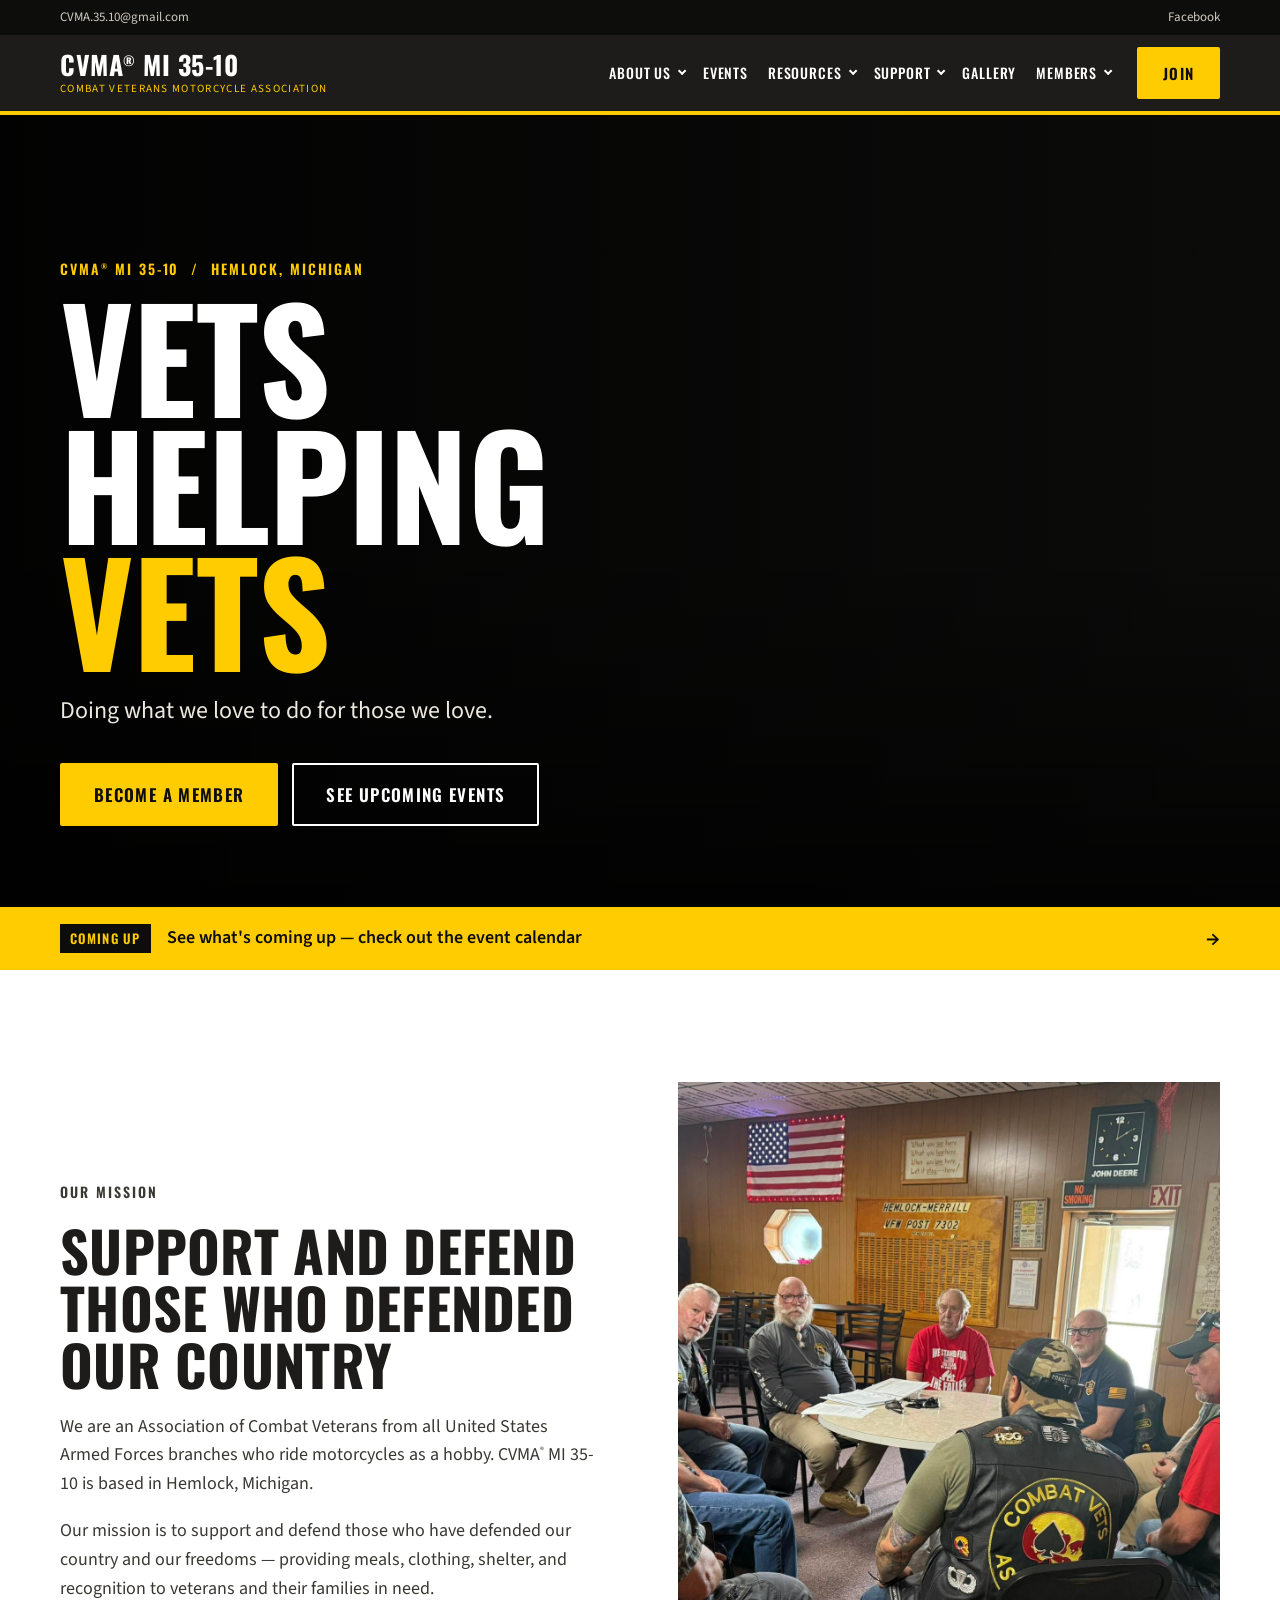
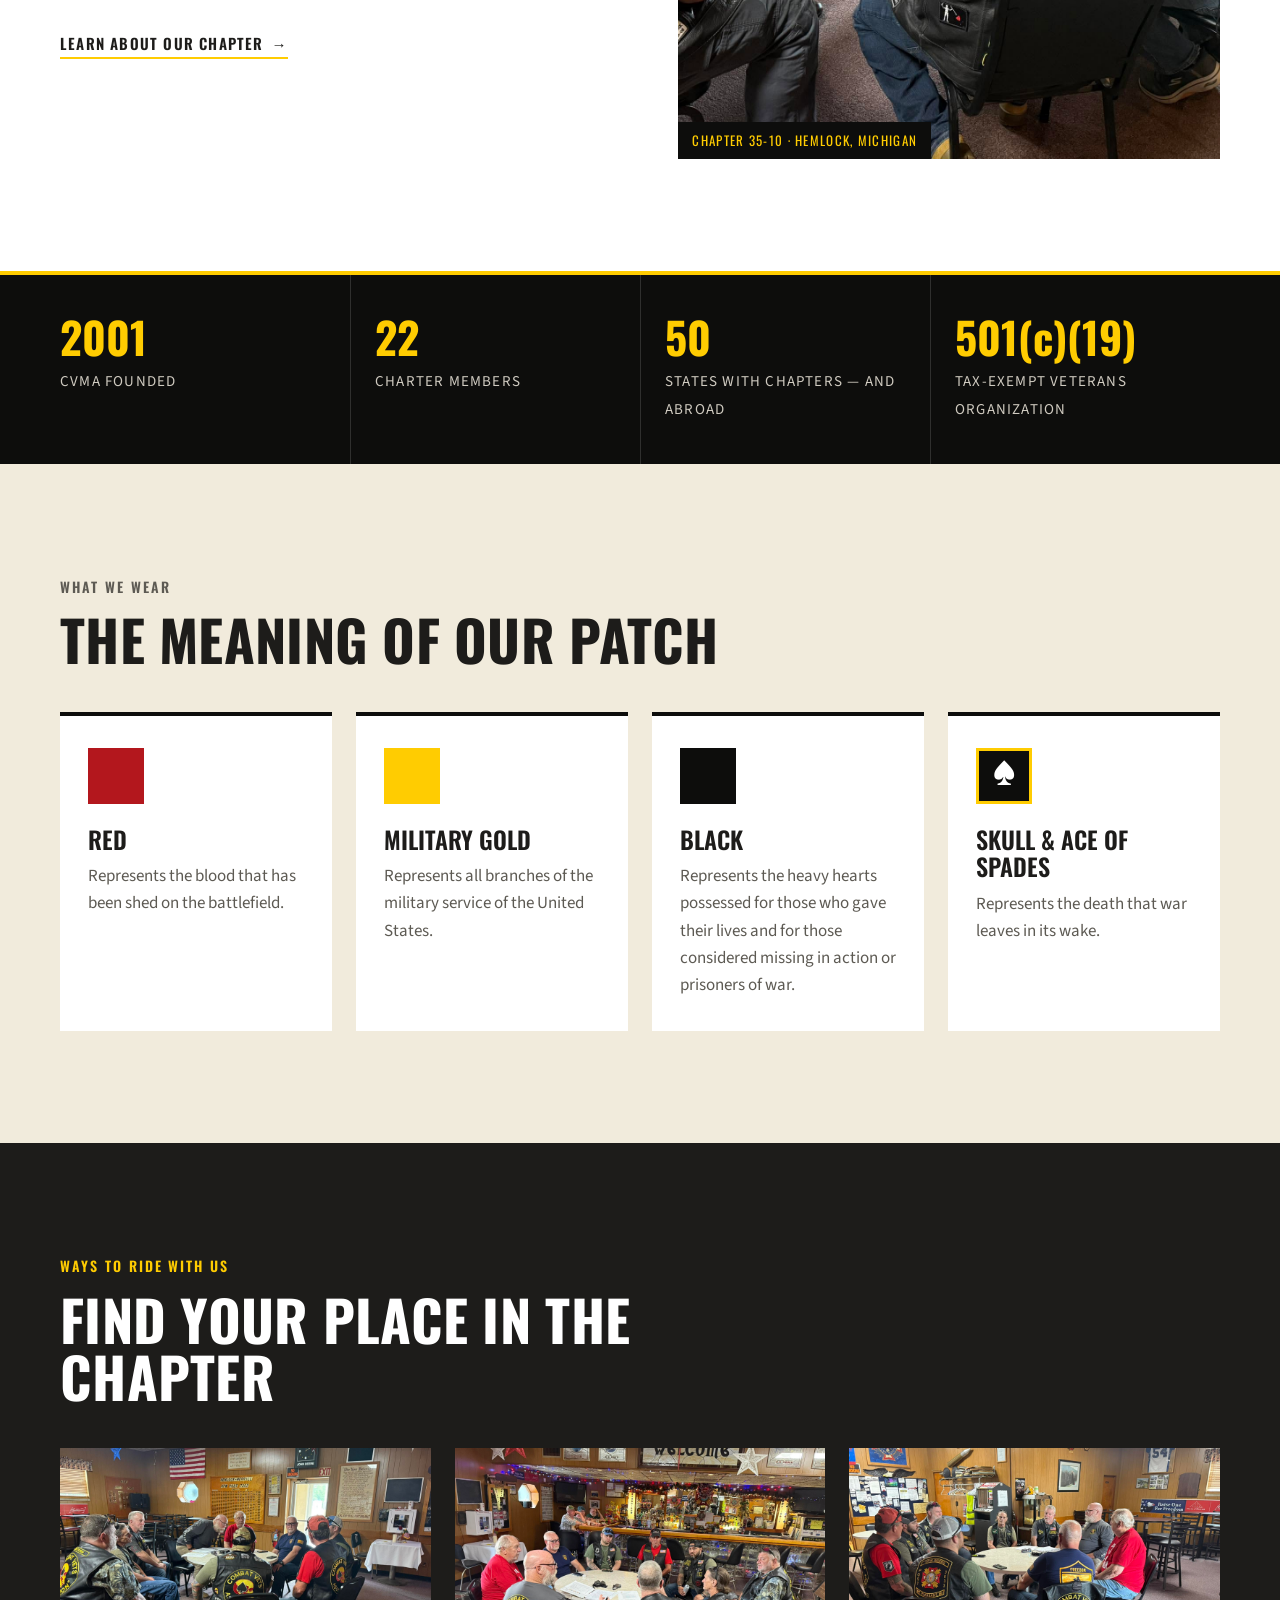
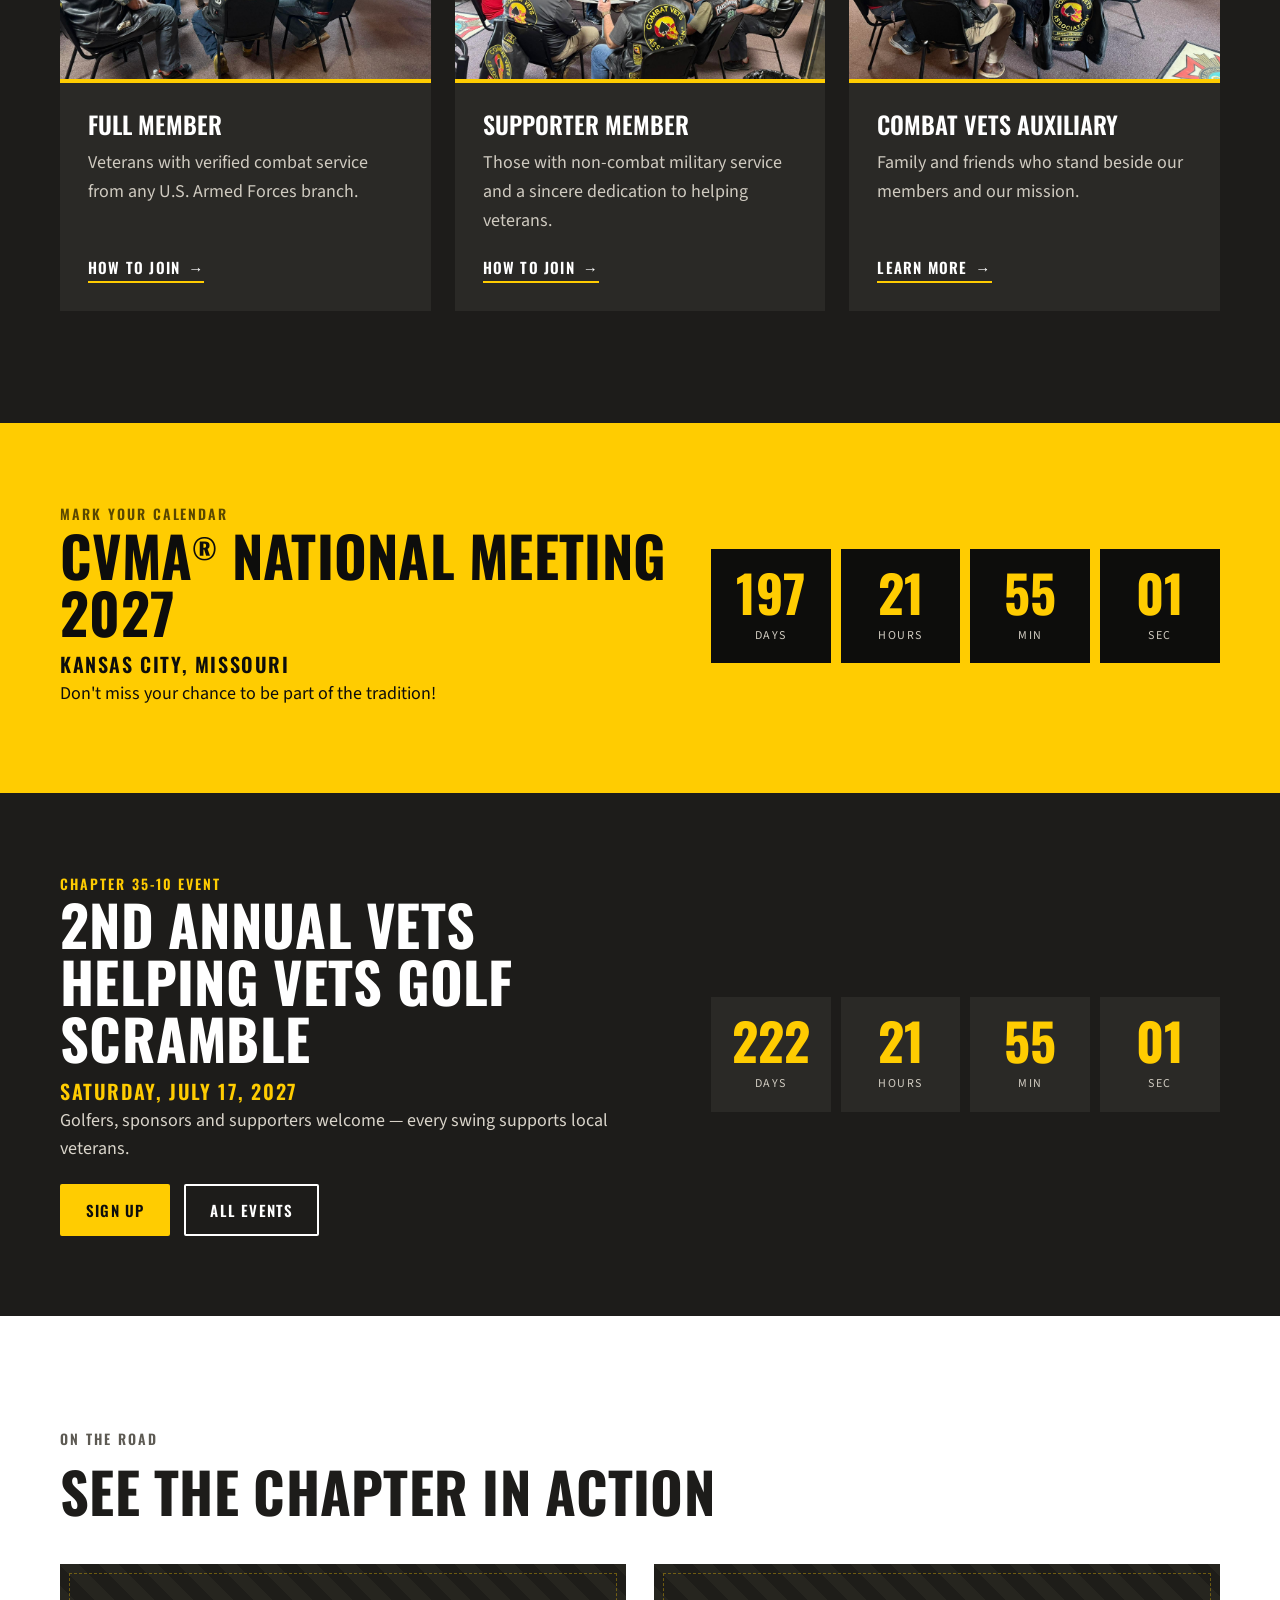
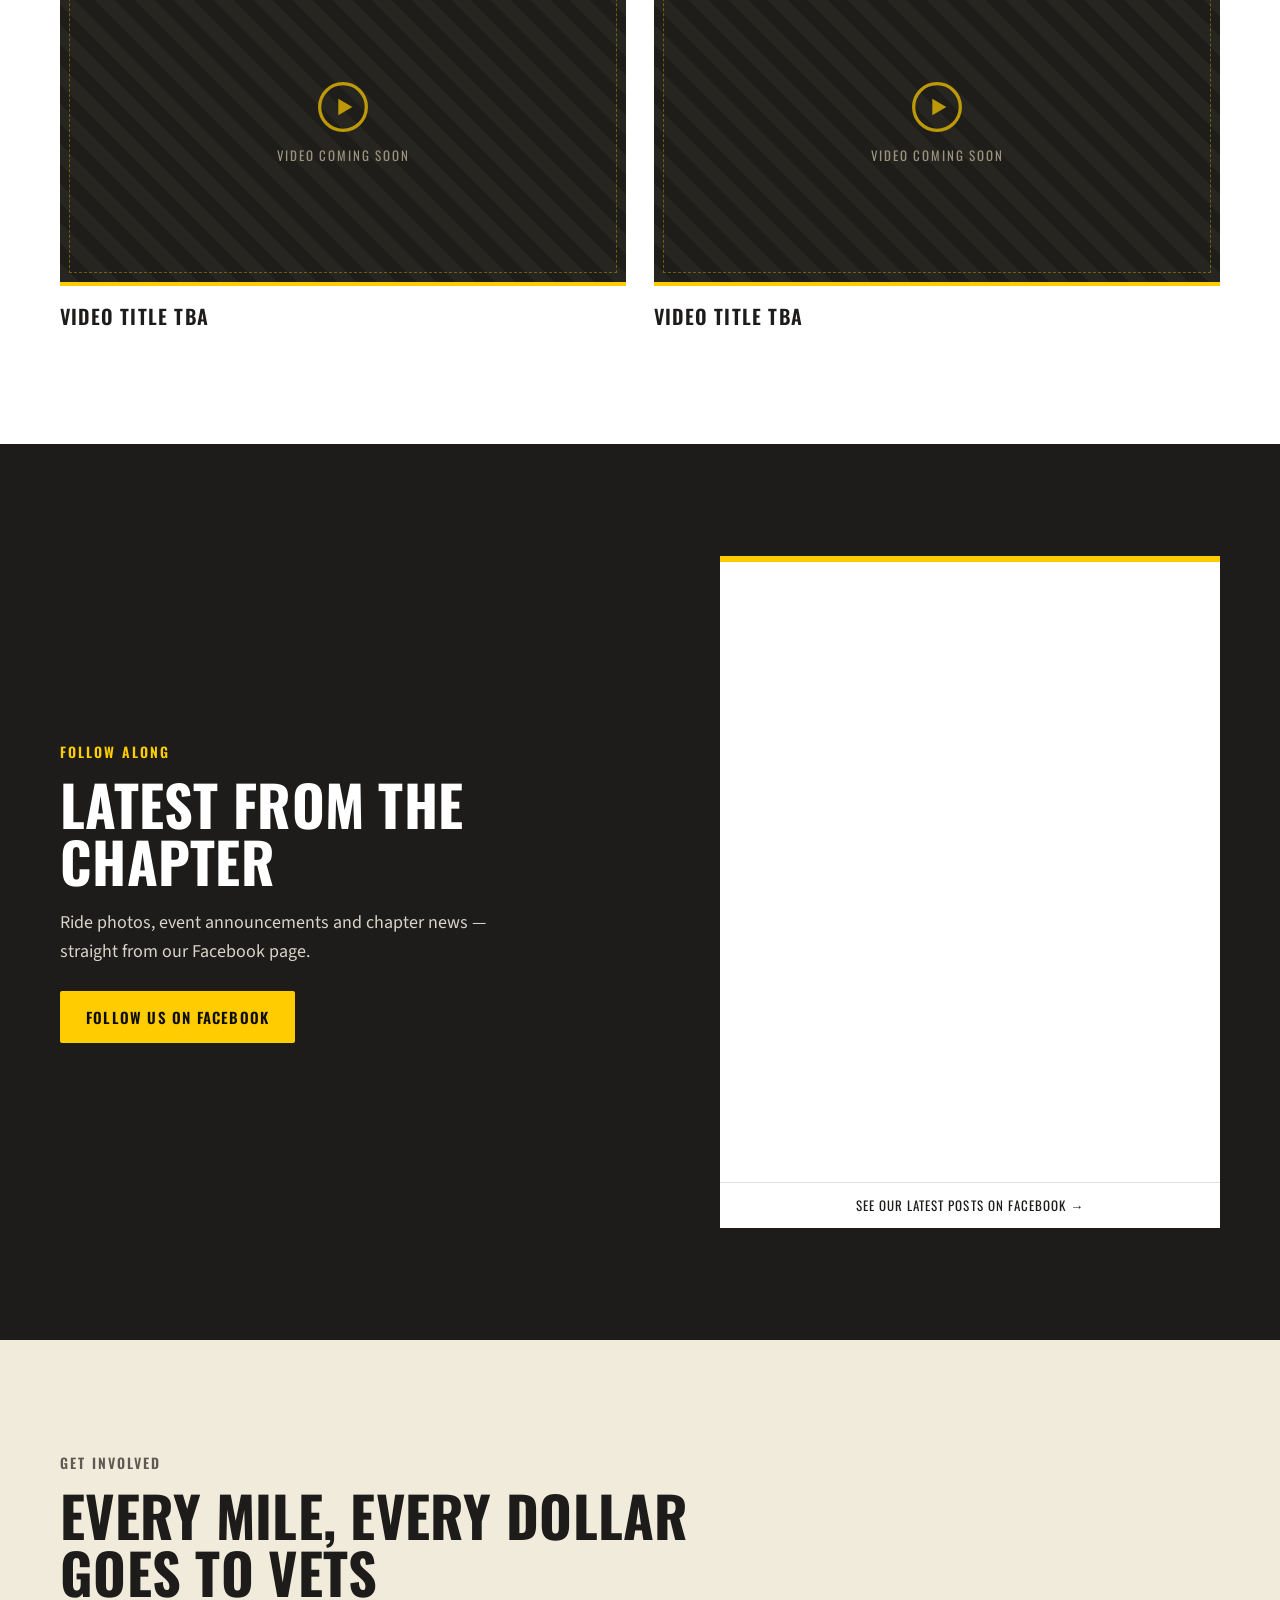
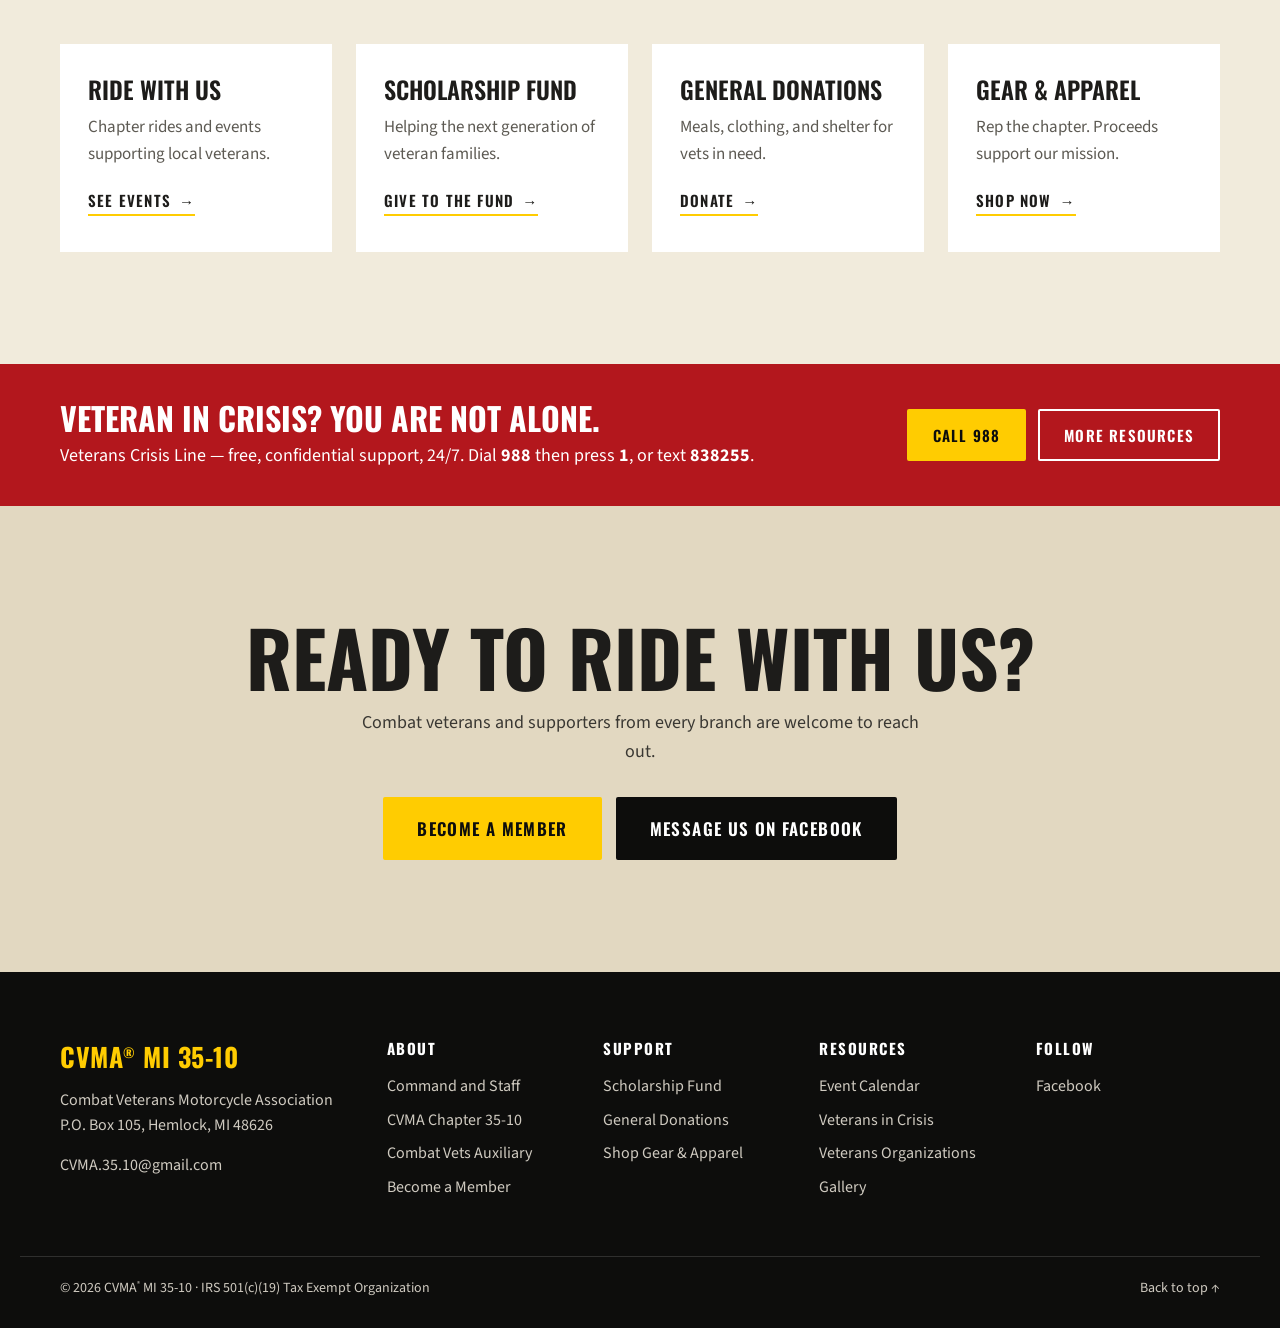
==== index.html @ 61078ded "Initial import: chapter website files from Brandon handoff (Oct 26, 2026)" ====
<!DOCTYPE html>
<html lang="en">
<head>
  <meta charset="utf-8">
  <meta name="viewport" content="width=device-width, initial-scale=1">
  <title>CVMA® MI 35-10 | Combat Veterans Motorcycle Association – Vets Helping Vets</title>
  <meta name="description" content="Combat Veterans Motorcycle Association Chapter 35-10 — combat veterans from all branches who ride, serving veterans and their families from Hemlock, Michigan.">
  <meta property="og:title" content="CVMA® MI 35-10 — Vets Helping Vets">
  <meta property="og:description" content="Doing what we love to do for those we love.">
  <link rel="icon" href="assets/img/favicon.png">
  <link rel="preconnect" href="https://fonts.googleapis.com">
  <link rel="preconnect" href="https://fonts.gstatic.com" crossorigin>
  <link href="https://fonts.googleapis.com/css2?family=Oswald:wght@400;500;600;700&family=Source+Sans+3:wght@400;600;700&display=swap" rel="stylesheet">
  <link rel="stylesheet" href="css/styles.css">
</head>
<body>
  <script src="js/site-nav.js"></script>

  <main id="main">

    <!-- Hero -->
    <section class="hero">
      <div class="hero__media" aria-hidden="true">
        <video src="assets/vid/cvma-header.mp4" autoplay muted loop playsinline preload="auto" tabindex="-1"></video>
      </div>
      <div class="hero__shade"></div>
      <div class="wrap hero__content">
        <p class="eyebrow eyebrow--gold">CVMA<sup>®</sup> MI 35-10 &nbsp;/&nbsp; Hemlock, Michigan</p>
        <h1 class="hero__title">Vets<br>Helping<br><span>Vets</span></h1>
        <p class="hero__lead">Doing what we love to do for those we love.</p>
        <div class="hero__ctas">
          <a class="btn btn--gold btn--lg" href="become-a-member/">Become a Member</a>
          <a class="btn btn--ghost btn--lg" href="event-calendar/">See Upcoming Events</a>
        </div>
      </div>
    </section>

    <!-- Announcement strip -->
    <a class="strip" href="event-calendar/">
      <div class="wrap strip__inner">
        <span class="strip__tag">Coming Up</span>
        <span>See what's coming up — check out the event calendar</span>
        <span class="strip__arrow" aria-hidden="true">→</span>
      </div>
    </a>

    <!-- Mission -->
    <section class="section section--light">
      <div class="wrap split">
        <div class="split__text">
          <p class="eyebrow">Our Mission</p>
          <h2 class="h2">Support and defend those who defended our country</h2>
          <p>We are an Association of Combat Veterans from all United States Armed Forces branches who ride motorcycles as a hobby. CVMA<sup>®</sup> MI 35-10 is based in Hemlock, Michigan.</p>
          <p>Our mission is to support and defend those who have defended our country and our freedoms — providing meals, clothing, shelter, and recognition to veterans and their families in need.</p>
          <a class="link-arrow" href="cvma-chapter-35-10/">Learn about our chapter</a>
        </div>
        <figure class="split__media">
          <img src="assets/img/photos/1.jpg" alt="Members of CVMA Chapter 35-10" loading="lazy" onerror="cvmaPh(this)">
          <figcaption>Chapter 35-10 · Hemlock, Michigan</figcaption>
        </figure>
      </div>
    </section>

    <!-- Stats band -->
    <section class="stats">
      <div class="wrap stats__grid">
        <div class="stat"><span class="stat__num">2001</span><span class="stat__label">CVMA founded</span></div>
        <div class="stat"><span class="stat__num">22</span><span class="stat__label">Charter members</span></div>
        <div class="stat"><span class="stat__num">50</span><span class="stat__label">States with chapters — and abroad</span></div>
        <div class="stat"><span class="stat__num">501(c)(19)</span><span class="stat__label">Tax-exempt veterans organization</span></div>
      </div>
    </section>

    <!-- Patch -->
    <section class="section section--tan">
      <div class="wrap">
        <div class="section__head">
          <p class="eyebrow">What We Wear</p>
          <h2 class="h2">The meaning of our patch</h2>
        </div>
        <div class="cards cards--4">
          <article class="card card--patch">
            <span class="swatch swatch--red"></span>
            <h3>Red</h3>
            <p>Represents the blood that has been shed on the battlefield.</p>
          </article>
          <article class="card card--patch">
            <span class="swatch swatch--gold"></span>
            <h3>Military Gold</h3>
            <p>Represents all branches of the military service of the United States.</p>
          </article>
          <article class="card card--patch">
            <span class="swatch swatch--black"></span>
            <h3>Black</h3>
            <p>Represents the heavy hearts possessed for those who gave their lives and for those considered missing in action or prisoners of war.</p>
          </article>
          <article class="card card--patch">
            <span class="swatch swatch--ace">♠</span>
            <h3>Skull &amp; Ace of Spades</h3>
            <p>Represents the death that war leaves in its wake.</p>
          </article>
        </div>
      </div>
    </section>

    <!-- Ways to serve -->
    <section class="section section--dark">
      <div class="wrap">
        <div class="section__head">
          <p class="eyebrow eyebrow--gold">Ways to Ride With Us</p>
          <h2 class="h2">Find your place in the chapter</h2>
        </div>
        <div class="cards cards--3">
          <a class="tile" href="become-a-member/">
            <div class="tile__img"><img src="assets/img/photos/2.jpg" alt="Full member" loading="lazy" onerror="cvmaPh(this)"></div>
            <div class="tile__body">
              <h3>Full Member</h3>
              <p>Veterans with verified combat service from any U.S. Armed Forces branch.</p>
              <span class="link-arrow">How to join</span>
            </div>
          </a>
          <a class="tile" href="become-a-member/">
            <div class="tile__img"><img src="assets/img/photos/3.jpg" alt="Supporter member" loading="lazy" onerror="cvmaPh(this)"></div>
            <div class="tile__body">
              <h3>Supporter Member</h3>
              <p>Those with non-combat military service and a sincere dedication to helping veterans.</p>
              <span class="link-arrow">How to join</span>
            </div>
          </a>
          <a class="tile" href="combat-vets-auxiliary/">
            <div class="tile__img"><img src="assets/img/photos/4.jpg" alt="Auxiliary members" loading="lazy" onerror="cvmaPh(this)"></div>
            <div class="tile__body">
              <h3>Combat Vets Auxiliary</h3>
              <p>Family and friends who stand beside our members and our mission.</p>
              <span class="link-arrow">Learn more</span>
            </div>
          </a>
        </div>
      </div>
    </section>

    <!-- Countdown -->
    <section class="countdown" data-target="2027-06-22T00:00:00-04:00">
      <div class="wrap countdown__inner">
        <div>
          <p class="eyebrow">Mark Your Calendar</p>
          <h2 class="h2">CVMA<sup>®</sup> National Meeting 2027</h2>
          <p class="countdown__place">Kansas City, Missouri</p>
          <p>Don't miss your chance to be part of the tradition!</p>
        </div>
        <div class="timer" aria-live="polite">
          <div class="timer__unit"><span data-d>--</span><small>Days</small></div>
          <div class="timer__unit"><span data-h>--</span><small>Hours</small></div>
          <div class="timer__unit"><span data-m>--</span><small>Min</small></div>
          <div class="timer__unit"><span data-s>--</span><small>Sec</small></div>
        </div>
      </div>
    </section>

    <!-- Chapter event: Golf Scramble -->
    <section class="countdown countdown--dark" data-target="2027-07-17T00:00:00-04:00">
      <div class="wrap countdown__inner">
        <div>
          <p class="eyebrow">Chapter 35-10 Event</p>
          <h2 class="h2">2nd Annual Vets Helping Vets Golf Scramble</h2>
          <p class="countdown__place">Saturday, July 17, 2027</p>
          <p>Golfers, sponsors and supporters welcome — every swing supports local veterans.</p>
          <div class="hero__ctas" style="margin-top:20px">
            <a class="btn btn--gold" href="https://www.zeffy.com/en-US/donation-form/cvma-golf-scramble" target="_blank" rel="noopener">Sign Up</a>
            <a class="btn btn--ghost" href="event-calendar/">All Events</a>
          </div>
        </div>
        <div class="timer" aria-live="polite">
          <div class="timer__unit"><span data-d>--</span><small>Days</small></div>
          <div class="timer__unit"><span data-h>--</span><small>Hours</small></div>
          <div class="timer__unit"><span data-m>--</span><small>Min</small></div>
          <div class="timer__unit"><span data-s>--</span><small>Sec</small></div>
        </div>
      </div>
    </section>

    <!-- Videos -->
    <section class="section section--light">
      <div class="wrap">
        <div class="section__head">
          <p class="eyebrow">On the Road</p>
          <h2 class="h2">See the chapter in action</h2>
        </div>
        <div class="videos">
          <figure class="video">
            <div class="video__frame">
              <div class="ph ph--video" role="img" aria-label="Video coming soon"><svg viewBox="0 0 24 24" aria-hidden="true"><circle cx="12" cy="12" r="10" fill="none" stroke="currentColor" stroke-width="1.4"/><path d="M10 8.5v7l6-3.5z" fill="currentColor"/></svg><span>Video coming soon</span></div>
            </div>
            <figcaption>Video title TBA</figcaption>
          </figure>
          <figure class="video">
            <div class="video__frame">
              <div class="ph ph--video" role="img" aria-label="Video coming soon"><svg viewBox="0 0 24 24" aria-hidden="true"><circle cx="12" cy="12" r="10" fill="none" stroke="currentColor" stroke-width="1.4"/><path d="M10 8.5v7l6-3.5z" fill="currentColor"/></svg><span>Video coming soon</span></div>
            </div>
            <figcaption>Video title TBA</figcaption>
          </figure>
        </div>
      </div>
    </section>

    <!-- Facebook feed -->
    <section class="section section--dark">
      <div class="wrap feed-split">
        <div>
          <p class="eyebrow eyebrow--gold">Follow Along</p>
          <h2 class="h2">Latest from the chapter</h2>
          <p class="feed-split__text">Ride photos, event announcements and chapter news — straight from our Facebook page.</p>
          <a class="btn btn--gold" href="https://www.facebook.com/profile.php?id=61577806524375" target="_blank" rel="noopener">Follow Us on Facebook</a>
        </div>
          <div class="fb-feed" data-fb-feed data-height="620">
            <a class="fb-feed__fallback" href="https://www.facebook.com/profile.php?id=61577806524375" target="_blank" rel="noopener">See our latest posts on Facebook →</a>
          </div>
      </div>
    </section>

    <!-- Get involved -->
    <section class="section section--tan">
      <div class="wrap">
        <div class="section__head">
          <p class="eyebrow">Get Involved</p>
          <h2 class="h2">Every mile, every dollar goes to vets</h2>
        </div>
        <div class="cards cards--4">
          <a class="action" href="event-calendar/"><h3>Ride With Us</h3><p>Chapter rides and events supporting local veterans.</p><span class="link-arrow">See events</span></a>
          <a class="action" href="scholarship-fund/"><h3>Scholarship Fund</h3><p>Helping the next generation of veteran families.</p><span class="link-arrow">Give to the fund</span></a>
          <a class="action" href="general-donations/"><h3>General Donations</h3><p>Meals, clothing, and shelter for vets in need.</p><span class="link-arrow">Donate</span></a>
          <a class="action" href="shop-gear-and-apparel/"><h3>Gear &amp; Apparel</h3><p>Rep the chapter. Proceeds support our mission.</p><span class="link-arrow">Shop now</span></a>
        </div>
      </div>
    </section>

    <!-- Crisis band -->
    <section class="crisis">
      <div class="wrap crisis__inner">
        <div>
          <h2>Veteran in crisis? You are not alone.</h2>
          <p>Veterans Crisis Line — free, confidential support, 24/7. Dial <strong>988</strong> then press <strong>1</strong>, or text <strong>838255</strong>.</p>
        </div>
        <div class="crisis__ctas">
          <a class="btn btn--gold" href="tel:988">Call 988</a>
          <a class="btn btn--ghost" href="veterans-in-crisis/">More resources</a>
        </div>
      </div>
    </section>

    <!-- Join CTA -->
    <section class="join">
      <div class="wrap join__inner">
        <h2 class="join__title">Ready to ride with us?</h2>
        <p>Combat veterans and supporters from every branch are welcome to reach out.</p>
        <div class="hero__ctas">
          <a class="btn btn--gold btn--lg" href="become-a-member/">Become a Member</a>
          <a class="btn btn--dark btn--lg" href="https://www.facebook.com/profile.php?id=61577806524375" target="_blank" rel="noopener">Message Us on Facebook</a>
        </div>
      </div>
    </section>
  </main>

  <div data-site-footer></div>

  <script src="js/main.js" defer></script>
</body>
</html>
---- css/styles.css ----
/* =========================================================
   CVMA MI 35-3 — site styles
   Bold military look: black / gold / tan, condensed caps.
   ========================================================= */
:root {
  --black: #0d0d0c;
  --ink: #1d1c1a;
  --charcoal: #2a2926;
  --gold: #ffcc01;
  --gold-dark: #e0b300;
  --tan: #f1ebdc;
  --tan-dark: #e2d8c1;
  --paper: #ffffff;
  --red: #b3171d;
  --muted: #5d5a53;
  --line: rgba(0, 0, 0, .12);

  --font-head: "Oswald", "Arial Narrow", Impact, sans-serif;
  --font-body: "Source Sans 3", system-ui, -apple-system, "Segoe UI", sans-serif;

  --wrap: 1240px;
  --gutter: clamp(16px, 4vw, 40px);
  --radius: 2px;
  --header-h: 76px;
}

*, *::before, *::after { box-sizing: border-box; }
html { scroll-behavior: smooth; }
body {
  margin: 0;
  font-family: var(--font-body);
  font-size: 18px;
  line-height: 1.6;
  color: var(--ink);
  background: var(--paper);
  -webkit-font-smoothing: antialiased;
}
img { max-width: 100%; display: block; }
a { color: inherit; }
sup { font-size: .5em; vertical-align: super; line-height: 0; }

.wrap { max-width: var(--wrap); margin: 0 auto; padding: 0 var(--gutter); }

.skip { position: absolute; left: -999px; top: 0; background: var(--gold); color: var(--black); padding: 8px 14px; z-index: 100; font-weight: 700; }
.skip:focus { left: 8px; }

:focus-visible { outline: 3px solid var(--gold); outline-offset: 2px; }

/* ---------- Type ---------- */
.eyebrow {
  font-family: var(--font-head);
  text-transform: uppercase;
  letter-spacing: .14em;
  font-size: 14px;
  font-weight: 600;
  color: var(--muted);
  margin: 0 0 12px;
}
.eyebrow--gold { color: var(--gold); }
.h2 {
  font-family: var(--font-head);
  text-transform: uppercase;
  font-weight: 700;
  font-size: clamp(32px, 4.6vw, 56px);
  line-height: 1.02;
  letter-spacing: .005em;
  margin: 0 0 20px;
}
h3 {
  font-family: var(--font-head);
  text-transform: uppercase;
  font-weight: 600;
  font-size: 24px;
  line-height: 1.15;
  margin: 0 0 10px;
}

/* ---------- Buttons ---------- */
.btn {
  display: inline-flex; align-items: center; justify-content: center;
  font-family: var(--font-head);
  text-transform: uppercase;
  letter-spacing: .08em;
  font-weight: 600;
  font-size: 15px;
  text-decoration: none;
  padding: 12px 24px;
  border: 2px solid transparent;
  border-radius: var(--radius);
  transition: background .15s, color .15s, border-color .15s;
  cursor: pointer;
  white-space: nowrap;
}
.btn--lg { font-size: 17px; padding: 16px 32px; }
.btn--gold { background: var(--gold); color: var(--black); border-color: var(--gold); }
.btn--gold:hover { background: var(--gold-dark); border-color: var(--gold-dark); }
.btn--ghost { color: #fff; border-color: #fff; background: transparent; }
.btn--ghost:hover { background: #fff; color: var(--black); }
.btn--dark { background: var(--black); color: #fff; border-color: var(--black); }
.btn--dark:hover { background: var(--charcoal); }

.link-arrow {
  display: inline-flex; align-items: center; gap: 8px;
  font-family: var(--font-head);
  text-transform: uppercase; letter-spacing: .08em; font-weight: 600; font-size: 15px;
  text-decoration: none;
  border-bottom: 2px solid var(--gold);
  padding-bottom: 2px;
}
.link-arrow::after { content: "→"; transition: transform .15s; }
a:hover .link-arrow::after, .link-arrow:hover::after { transform: translateX(4px); }

/* ---------- Utility bar ---------- */
.utility { background: var(--black); color: #cfcac0; font-size: 13px; }
.utility__inner { display: flex; justify-content: space-between; gap: 16px; padding-top: 7px; padding-bottom: 7px; }
.utility a { text-decoration: none; margin-right: 20px; }
.utility__right a:last-child, .utility__left a:last-child { margin-right: 0; }
.utility a:hover { color: var(--gold); }

/* ---------- Header / nav ---------- */
.header {
  position: sticky; top: 0; z-index: 50;
  background: var(--ink);
  color: #fff;
  border-bottom: 4px solid var(--gold);
}
.header__inner { display: flex; align-items: center; justify-content: space-between; min-height: var(--header-h); gap: 24px; }

.brand { display: flex; align-items: center; gap: 12px; text-decoration: none; }
.brand__logo { height: 54px; width: auto; }
.brand__text { display: flex; flex-direction: column; line-height: 1.05; }
.brand__name { font-family: var(--font-head); font-weight: 700; font-size: 26px; text-transform: uppercase; letter-spacing: .02em; color: #fff; margin: 0; }
.brand__sub { font-size: 11px; white-space: nowrap; text-transform: uppercase; letter-spacing: .12em; color: var(--gold); margin-top: 4px; }

.nav { display: flex; align-items: center; gap: 18px; }
.nav__list { list-style: none; display: flex; flex-wrap: nowrap; margin: 0; padding: 0; }
.nav__item { position: relative; }
.nav__link {
  display: flex; align-items: center; gap: 6px;
  height: var(--header-h);
  padding: 0 10px;
  background: none; border: 0; color: #fff;
  font-family: var(--font-head); text-transform: uppercase; letter-spacing: .06em;
  font-size: 14px; font-weight: 500;
  text-decoration: none; cursor: pointer;
  position: relative;
  white-space: nowrap;
}
.has-menu > .nav__link::after { content: ""; width: 6px; height: 6px; border-right: 2px solid currentColor; border-bottom: 2px solid currentColor; transform: rotate(45deg) translateY(-3px); }
.nav__link:hover, .nav__item.open > .nav__link { color: var(--gold); }
.nav__link::before { content: ""; position: absolute; left: 13px; right: 13px; bottom: 0; height: 4px; background: var(--gold); transform: scaleX(0); transition: transform .15s; }
.nav__link:hover::before, .nav__item.open > .nav__link::before { transform: scaleX(1); }

.menu {
  list-style: none; margin: 0; padding: 8px 0;
  position: absolute; top: calc(100% + 4px); left: 0; min-width: 240px;
  background: var(--black);
  border-top: 4px solid var(--gold);
  box-shadow: 0 12px 30px rgba(0,0,0,.35);
  opacity: 0; visibility: hidden; transform: translateY(6px);
  transition: opacity .15s, transform .15s, visibility .15s;
}
.nav__item.open > .menu { opacity: 1; visibility: visible; transform: none; }
.menu a { display: block; padding: 10px 20px; text-decoration: none; color: #e9e5dc; font-size: 16px; }
.menu a:hover { background: var(--charcoal); color: var(--gold); }

.nav-toggle { display: none; background: none; border: 0; width: 44px; height: 44px; padding: 10px; cursor: pointer; }
.nav-toggle span { display: block; height: 3px; background: #fff; margin: 5px 0; transition: transform .2s, opacity .2s; }
.nav-toggle[aria-expanded="true"] span:nth-child(1) { transform: translateY(8px) rotate(45deg); }
.nav-toggle[aria-expanded="true"] span:nth-child(2) { opacity: 0; }
.nav-toggle[aria-expanded="true"] span:nth-child(3) { transform: translateY(-8px) rotate(-45deg); }

/* ---------- Hero ---------- */
.hero {
  position: relative;
  min-height: min(88vh, 820px);
  display: flex; align-items: flex-end;
  color: #fff;
  background: var(--black);
  overflow: hidden;
}
.hero__media { position: absolute; inset: 0; pointer-events: none; }
.hero__media iframe {
  position: absolute; top: 50%; left: 50%;
  width: 100vw; height: 56.25vw;          /* 16:9 cover */
  min-height: 100%; min-width: 177.78vh;
  transform: translate(-50%, -50%);
  border: 0;
}
.hero__shade {
  position: absolute; inset: 0;
  background:
    linear-gradient(90deg, rgba(0,0,0,.82) 0%, rgba(0,0,0,.45) 55%, rgba(0,0,0,.15) 100%),
    linear-gradient(0deg, rgba(0,0,0,.7) 0%, rgba(0,0,0,0) 45%);
}
.hero__content { position: relative; width: 100%; padding-top: 120px; padding-bottom: clamp(56px, 9vh, 96px); }
.hero__title {
  font-family: var(--font-head);
  text-transform: uppercase;
  font-weight: 700;
  font-size: clamp(64px, 11vw, 150px);
  line-height: .9;
  letter-spacing: -.005em;
  margin: 0 0 20px;
}
.hero__title span { color: var(--gold); }
.hero__lead { font-size: clamp(19px, 2vw, 24px); max-width: 560px; margin: 0 0 32px; color: #eee9df; }
.hero__ctas { display: flex; flex-wrap: wrap; gap: 14px; }

/* ---------- Announcement strip ---------- */
.strip { display: block; background: var(--gold); color: var(--black); text-decoration: none; font-weight: 600; }
.strip__inner { display: flex; align-items: center; gap: 16px; padding-top: 14px; padding-bottom: 14px; }
.strip__tag { font-family: var(--font-head); text-transform: uppercase; letter-spacing: .1em; background: var(--black); color: var(--gold); font-size: 13px; padding: 4px 10px; }
.strip__arrow { margin-left: auto; font-size: 22px; transition: transform .15s; }
.strip:hover .strip__arrow { transform: translateX(6px); }

/* ---------- Sections ---------- */
.section { padding: clamp(64px, 9vw, 112px) 0; }
.section--light { background: var(--paper); }
.section--tan { background: var(--tan); }
.section--dark { background: var(--ink); color: #fff; }
.section__head { max-width: 760px; margin-bottom: 44px; }

/* Split */
.split { display: grid; grid-template-columns: 1fr 1fr; gap: clamp(32px, 6vw, 80px); align-items: center; }
.split__text p { margin: 0 0 18px; color: #3a3833; }
.split__text .link-arrow { margin-top: 10px; }
.split__media { margin: 0; position: relative; }
.split__media img { width: 100%; aspect-ratio: 4 / 5; object-fit: cover; }
.split__media figcaption {
  position: absolute; left: 0; bottom: 0;
  background: var(--black); color: var(--gold);
  font-family: var(--font-head); text-transform: uppercase; letter-spacing: .1em; font-size: 13px;
  padding: 8px 14px;
}
.split__media::before { content: ""; position: absolute; inset: 18px -18px -18px 18px; border: 4px solid var(--gold); z-index: -1; }
.split__media.is-empty { aspect-ratio: 4 / 5; background: var(--black) url("../assets/img/patch-fallback.svg") center / 55% no-repeat; }

/* Stats */
.stats { background: var(--black); color: #fff; border-top: 4px solid var(--gold); }
.stats__grid { display: grid; grid-template-columns: repeat(4, 1fr); }
.stat { padding: 40px 24px; border-left: 1px solid rgba(255,255,255,.14); }
.stat:first-child { border-left: 0; padding-left: 0; }
.stat__num { display: block; font-family: var(--font-head); font-weight: 700; font-size: clamp(34px, 3.4vw, 50px); color: var(--gold); line-height: 1; margin-bottom: 8px; white-space: nowrap; }
.stat__label { font-size: 15px; text-transform: uppercase; letter-spacing: .08em; color: #cfcac0; }

/* Cards */
.cards { display: grid; gap: 24px; }
.cards--3 { grid-template-columns: repeat(3, 1fr); }
.cards--4 { grid-template-columns: repeat(4, 1fr); }

.card { background: var(--paper); padding: 32px 28px; border-top: 4px solid var(--black); }
.card p { margin: 0; color: var(--muted); font-size: 17px; }
.swatch { display: flex; align-items: center; justify-content: center; width: 56px; height: 56px; margin-bottom: 22px; font-size: 34px; color: #fff; }
.swatch--red { background: var(--red); }
.swatch--gold { background: var(--gold); }
.swatch--black { background: var(--black); }
.swatch--ace { background: var(--black); color: #fff; border: 3px solid var(--gold); }

.tile { display: flex; flex-direction: column; background: var(--charcoal); text-decoration: none; color: #fff; transition: transform .2s; }
.tile:hover { transform: translateY(-4px); }
.tile__img {
  aspect-ratio: 16 / 10; overflow: hidden;
  background: linear-gradient(135deg, #3a3834, #121211);
  position: relative;
}
.tile__img::after { content: "CVMA"; position: absolute; inset: 0; display: grid; place-items: center; font-family: var(--font-head); font-weight: 700; font-size: 48px; letter-spacing: .1em; color: rgba(255,204,1,.12); }
.tile__img img { position: relative; z-index: 1; width: 100%; height: 100%; object-fit: cover; transition: transform .4s; }
.tile:hover .tile__img img { transform: scale(1.04); }
.tile__body { padding: 28px; border-top: 4px solid var(--gold); flex: 1; display: flex; flex-direction: column; }
.tile__body p { color: #cfcac0; margin: 0 0 20px; flex: 1; }
.tile__body .link-arrow { align-self: flex-start; }

.action { display: flex; flex-direction: column; background: var(--paper); padding: 32px 28px; text-decoration: none; border-bottom: 4px solid transparent; transition: border-color .15s, transform .2s; }
.action:hover { border-bottom-color: var(--gold); transform: translateY(-3px); }
.action p { color: var(--muted); margin: 0 0 20px; flex: 1; font-size: 17px; }
.action .link-arrow { align-self: flex-start; }

/* Countdown */
.countdown { background: var(--gold); color: var(--black); padding: clamp(48px, 7vw, 80px) 0; }
.countdown__inner { display: grid; grid-template-columns: 1.2fr 1fr; gap: 40px; align-items: center; }
.countdown .eyebrow { color: rgba(0,0,0,.65); }
.countdown .h2 { margin-bottom: 8px; }
.countdown__place { font-family: var(--font-head); text-transform: uppercase; letter-spacing: .08em; font-size: 20px; font-weight: 600; margin: 0 0 8px; }
.countdown p { margin: 0; }
.timer { display: grid; grid-template-columns: repeat(4, 1fr); gap: 10px; }
.timer__unit { background: var(--black); color: #fff; text-align: center; padding: 18px 6px; }
.timer__unit span { display: block; font-family: var(--font-head); font-weight: 700; font-size: clamp(34px, 4vw, 52px); line-height: 1; color: var(--gold); }
.timer__unit small { display: block; margin-top: 8px; text-transform: uppercase; letter-spacing: .12em; font-size: 12px; color: #cfcac0; }
.timer.is-tba .timer__unit span { font-size: 26px; }

/* Videos */
.videos { display: grid; grid-template-columns: 1fr 1fr; gap: 28px; }
.video { margin: 0; }
.video__frame { position: relative; aspect-ratio: 16 / 9; background: var(--black); }
.video__frame iframe { position: absolute; inset: 0; width: 100%; height: 100%; border: 0; }
.video figcaption { font-family: var(--font-head); text-transform: uppercase; letter-spacing: .06em; font-weight: 600; font-size: 20px; padding: 14px 0 0; border-top: 4px solid var(--gold); margin-top: 0; }

/* Crisis */
.crisis { background: var(--red); color: #fff; padding: 36px 0; }
.crisis__inner { display: flex; align-items: center; justify-content: space-between; gap: 24px 40px; flex-wrap: wrap; }
.crisis h2 { font-family: var(--font-head); text-transform: uppercase; font-size: clamp(24px, 2.8vw, 32px); margin: 0 0 6px; line-height: 1.1; }
.crisis p { margin: 0; }
.crisis__ctas { display: flex; gap: 12px; flex-wrap: wrap; }

/* Join */
.join { background: var(--tan-dark); padding: clamp(64px, 9vw, 112px) 0; text-align: center; }
.join__inner { display: flex; flex-direction: column; align-items: center; }
.join__title { font-family: var(--font-head); text-transform: uppercase; font-weight: 700; font-size: clamp(40px, 6vw, 80px); line-height: 1; margin: 0 0 14px; }
.join p { margin: 0 0 30px; color: #3a3833; max-width: 560px; }

/* Footer */
.footer { background: var(--black); color: #cfcac0; padding-top: 64px; font-size: 16px; }
.footer__grid { display: grid; grid-template-columns: 1.6fr repeat(4, 1fr); gap: 32px; padding-bottom: 48px; }
.footer h4 { font-family: var(--font-head); text-transform: uppercase; letter-spacing: .1em; color: #fff; font-size: 15px; margin: 0 0 14px; }
.footer ul { list-style: none; margin: 0; padding: 0; }
.footer li { margin-bottom: 8px; }
.footer a { text-decoration: none; }
.footer a:hover { color: var(--gold); }
.footer__brand .brand__name { color: var(--gold); margin-bottom: 10px; }
.footer__brand p { margin: 0 0 14px; }
.footer__legal { display: flex; justify-content: space-between; gap: 16px; flex-wrap: wrap; border-top: 1px solid rgba(255,255,255,.14); padding-top: 20px; padding-bottom: 28px; font-size: 14px; }
.footer__legal p { margin: 0; }

/* ---------- Responsive ---------- */
@media (max-width: 1240px) {
  .brand__sub { display: none; }
}
@media (max-width: 1120px) {
  .brand__sub { display: block; }
  .nav-toggle { display: block; }
  .nav {
    position: fixed; left: 0; right: 0; top: var(--nav-top, 110px); bottom: 0;
    flex-direction: column; align-items: stretch; gap: 0;
    background: var(--ink);
    padding: 8px var(--gutter) 32px;
    overflow-y: auto;
    transform: translateX(100%); transition: transform .25s;
  }
  .nav.open { transform: none; }
  .nav__list { flex-direction: column; }
  .nav__link { height: auto; width: 100%; padding: 16px 0; font-size: 20px; justify-content: space-between; border-bottom: 1px solid rgba(255,255,255,.1); }
  .nav__link::before { display: none; }
  .menu { position: static; opacity: 1; visibility: visible; transform: none; box-shadow: none; border-top: 0; display: none; background: transparent; padding: 0 0 8px 12px; }
  .nav__item.open > .menu { display: block; }
  .nav__cta { margin-top: 24px; padding: 16px; font-size: 18px; }
  body.nav-open { overflow: hidden; }
}
@media (max-width: 900px) {
  .split, .countdown__inner, .videos { grid-template-columns: 1fr; }
  .split__media { max-width: 480px; }
  .cards--3 { grid-template-columns: 1fr; }
  .cards--4 { grid-template-columns: 1fr 1fr; }
  .stats__grid { grid-template-columns: 1fr 1fr; }
  .stat:nth-child(3) { border-left: 0; padding-left: 0; }
  .stat { border-top: 1px solid rgba(255,255,255,.14); }
  .stat:nth-child(-n+2) { border-top: 0; }
  .footer__grid { grid-template-columns: 1fr 1fr; }
  .footer__brand { grid-column: 1 / -1; }
}
@media (max-width: 600px) {
  body { font-size: 17px; }
  .utility__left a:nth-child(2) { display: none; }
  .brand__logo { height: 44px; }
  .brand__name { font-size: 22px; }
  .brand__sub { font-size: 9px; }
  .cards--4 { grid-template-columns: 1fr; }
  .hero { min-height: 82vh; }
  .hero__ctas .btn { flex: 1 1 100%; }
  .strip__inner { font-size: 15px; }
  .stat { padding: 28px 12px 28px 0; }
  .stat:nth-child(even) { padding-left: 16px; }
  .split__media::before { inset: 12px -12px -12px 12px; }
}
@media (prefers-reduced-motion: reduce) {
  *, *::before, *::after { transition: none !important; scroll-behavior: auto !important; }
}

/* =========================================================
   Inner pages
   ========================================================= */
.nav__link[aria-current="page"], .menu a[aria-current="page"] { color: var(--gold); }

/* Page hero */
.page-hero { position: relative; background: var(--black); color: #fff; overflow: hidden; }
.page-hero__img { position: absolute; inset: 0; width: 100%; height: 100%; object-fit: cover; opacity: .55; }
.page-hero::after { content: ""; position: absolute; inset: 0; background: linear-gradient(90deg, rgba(0,0,0,.85) 0%, rgba(0,0,0,.35) 70%, rgba(0,0,0,.15) 100%); }
.page-hero__inner { position: relative; z-index: 1; padding-top: clamp(72px, 12vw, 150px); padding-bottom: clamp(48px, 7vw, 80px); }
.page-hero h1 { font-family: var(--font-head); text-transform: uppercase; font-weight: 700; font-size: clamp(44px, 7.5vw, 96px); line-height: .95; margin: 0 0 16px; max-width: 900px; }
.page-hero h1 span { color: var(--gold); }
.page-hero__lead { font-size: clamp(18px, 1.8vw, 22px); color: #eee9df; max-width: 640px; margin: 0; }
.page-hero .hero__ctas { margin-top: 28px; }
.page-hero--red { background: var(--red); }
.page-hero--red::after { background: linear-gradient(90deg, rgba(0,0,0,.35), rgba(0,0,0,0)); }
.page-hero--red .eyebrow--gold { color: #fff; }

.crumbs { font-size: 13px; text-transform: uppercase; letter-spacing: .12em; font-family: var(--font-head); margin: 0 0 14px; color: #cfcac0; }
.crumbs a { text-decoration: none; color: var(--gold); }
.crumbs a:hover { text-decoration: underline; }

/* Prose */
.prose { max-width: 760px; }
.prose p, .prose li { color: #3a3833; }
.prose p { margin: 0 0 18px; }
.prose ul { padding-left: 22px; margin: 0 0 22px; }
.prose li { margin-bottom: 8px; }
.prose li::marker { color: var(--gold-dark); }
.section--dark .prose p, .section--dark .prose li { color: #d9d4ca; }
.callout { background: var(--black); color: #fff; padding: 22px 26px; border-left: 6px solid var(--gold); margin: 28px 0; }
.callout p { margin: 0; color: #eee9df !important; }
.callout strong { color: var(--gold); }

/* Checklist */
.checks { list-style: none; padding: 0; margin: 0; display: grid; gap: 14px; }
.checks li { position: relative; padding-left: 38px; color: #3a3833; }
.checks li::before { content: "✓"; position: absolute; left: 0; top: 2px; width: 24px; height: 24px; background: var(--gold); color: var(--black); font-weight: 700; font-size: 14px; display: grid; place-items: center; }

/* Photo strip */
.photos { display: grid; grid-template-columns: repeat(3, 1fr); gap: 12px; }
.photos img { width: 100%; aspect-ratio: 3 / 2; object-fit: cover; }

/* People */
.people { display: grid; grid-template-columns: repeat(auto-fill, minmax(220px, 1fr)); gap: 24px; }
.person { background: var(--paper); }
.section--dark .person { background: var(--charcoal); }
.person__img { aspect-ratio: 1; background: linear-gradient(135deg, #3a3834, #121211); position: relative; overflow: hidden; }
.person__img img { position: relative; z-index: 1; width: 100%; height: 100%; object-fit: cover; }
.person__img::after { content: attr(data-initials); position: absolute; inset: 0; display: grid; place-items: center; font-family: var(--font-head); font-weight: 700; font-size: 64px; color: rgba(255,204,1,.35); }
.person__body { padding: 18px 20px 22px; border-top: 4px solid var(--gold); }
.person__role { font-family: var(--font-head); text-transform: uppercase; letter-spacing: .1em; font-size: 13px; color: var(--muted); margin: 0 0 4px; }
.section--dark .person__role { color: var(--gold); }
.person__name { font-family: var(--font-head); text-transform: uppercase; font-weight: 600; font-size: 22px; line-height: 1.15; margin: 0; }
.person__name em { font-style: normal; color: var(--gold-dark); display: block; font-size: 17px; }
.section--dark .person__name em { color: var(--gold); }

/* Steps */
.steps { counter-reset: step; display: grid; grid-template-columns: repeat(3, 1fr); gap: 24px; }
.step { background: var(--paper); padding: 32px 28px; position: relative; }
.step::before { counter-increment: step; content: counter(step, decimal-leading-zero); font-family: var(--font-head); font-weight: 700; font-size: 44px; color: var(--gold-dark); line-height: 1; display: block; margin-bottom: 14px; }
.step p { margin: 0; color: var(--muted); font-size: 17px; }

/* Fee table */
.fees { width: 100%; border-collapse: collapse; background: var(--paper); }
.fees th, .fees td { text-align: left; padding: 16px 20px; border-bottom: 1px solid var(--line); }
.fees th { font-family: var(--font-head); text-transform: uppercase; letter-spacing: .08em; font-size: 14px; background: var(--black); color: #fff; }
.fees td:last-child { font-family: var(--font-head); font-weight: 600; font-size: 20px; text-align: right; }
.fees th:last-child { text-align: right; }

/* FAQ */
.faq { border-top: 2px solid var(--black); }
.faq details { border-bottom: 1px solid var(--line); }
.faq summary { list-style: none; cursor: pointer; padding: 22px 48px 22px 0; position: relative; font-family: var(--font-head); text-transform: uppercase; font-weight: 600; font-size: 20px; line-height: 1.25; }
.faq summary::-webkit-details-marker { display: none; }
.faq summary::after { content: "+"; position: absolute; right: 4px; top: 50%; transform: translateY(-50%); width: 32px; height: 32px; display: grid; place-items: center; background: var(--gold); color: var(--black); font-size: 22px; }
.faq details[open] summary::after { content: "–"; }
.faq details > div { padding: 0 0 22px; color: #3a3833; max-width: 760px; }
.faq details > div p { margin: 0 0 10px; }

/* Downloads / link list */
.docs { display: grid; gap: 12px; }
.doc { display: flex; align-items: center; gap: 18px; background: var(--paper); padding: 18px 22px; text-decoration: none; border-left: 6px solid var(--gold); transition: transform .15s, background .15s; }
.doc:hover { transform: translateX(4px); }
.doc__icon { flex: none; width: 44px; height: 44px; background: var(--black); color: var(--gold); display: grid; place-items: center; font-family: var(--font-head); font-weight: 700; font-size: 12px; letter-spacing: .06em; }
.doc__title { font-family: var(--font-head); text-transform: uppercase; font-weight: 600; font-size: 18px; line-height: 1.2; }
.doc__meta { display: block; font-family: var(--font-body); text-transform: none; font-weight: 400; font-size: 15px; color: var(--muted); margin-top: 2px; }
.doc__go { margin-left: auto; font-size: 22px; }

/* Resource cards */
.res { display: flex; flex-direction: column; background: var(--paper); padding: 30px 28px; text-decoration: none; border-top: 4px solid var(--black); transition: border-color .15s, transform .2s; }
.res:hover { border-top-color: var(--gold); transform: translateY(-3px); }
.res p { color: var(--muted); margin: 0 0 20px; flex: 1; font-size: 17px; }
.res .link-arrow { align-self: flex-start; }
.res__tag { font-family: var(--font-head); text-transform: uppercase; letter-spacing: .12em; font-size: 12px; color: var(--muted); margin-bottom: 8px; }

/* Big CTA panel */
.panel { display: grid; grid-template-columns: 1.3fr 1fr; background: var(--black); color: #fff; }
.panel__body { padding: clamp(32px, 5vw, 56px); }
.panel__body p { color: #d9d4ca; margin: 0 0 24px; }
.panel__media { position: relative; min-height: 280px; background: var(--charcoal); }
.panel__media img { position: absolute; inset: 0; width: 100%; height: 100%; object-fit: cover; }
.panel .h2 { color: #fff; }

/* Store cards */
.stores { display: grid; grid-template-columns: 1fr 1fr; gap: 24px; }
.store { background: var(--ink); color: #fff; padding: clamp(32px, 5vw, 56px); border-top: 6px solid var(--gold); display: flex; flex-direction: column; }
.store p { color: #d9d4ca; flex: 1; margin: 0 0 28px; }
.store .btn { align-self: flex-start; }

/* Events */
.events { display: grid; gap: 16px; }
.event { display: grid; grid-template-columns: 110px 1fr auto; gap: 24px; align-items: center; background: var(--paper); padding: 22px 24px; }
.event__date { background: var(--black); color: #fff; text-align: center; padding: 12px 6px; font-family: var(--font-head); text-transform: uppercase; line-height: 1; }
.event__date b { display: block; font-size: 40px; color: var(--gold); margin: 4px 0; }
.event__date small { font-size: 13px; letter-spacing: .1em; }
.event h3 { margin: 0 0 4px; }
.event p { margin: 0; color: var(--muted); font-size: 17px; }
.event.is-past { opacity: .6; }
.events__empty { background: var(--paper); padding: 28px; color: var(--muted); }

/* Gallery */
.gallery { display: grid; grid-template-columns: repeat(auto-fill, minmax(240px, 1fr)); gap: 10px; }
.gallery a { display: block; overflow: hidden; background: var(--charcoal); aspect-ratio: 1; }
.gallery img { width: 100%; height: 100%; object-fit: cover; transition: transform .35s; }
.gallery a:hover img { transform: scale(1.05); }
.gallery-block + .gallery-block { margin-top: 56px; }
.gallery-block h2 { font-family: var(--font-head); text-transform: uppercase; font-size: 30px; margin: 0 0 18px; padding-bottom: 10px; border-bottom: 4px solid var(--gold); display: inline-block; }

.lightbox { position: fixed; inset: 0; z-index: 200; background: rgba(0,0,0,.94); display: none; align-items: center; justify-content: center; padding: 56px 16px; }
.lightbox.open { display: flex; }
.lightbox img { max-width: 100%; max-height: 100%; object-fit: contain; }
.lightbox button { position: absolute; background: var(--gold); color: var(--black); border: 0; width: 48px; height: 48px; font-size: 26px; cursor: pointer; font-weight: 700; }
.lightbox__close { top: 12px; right: 12px; }
.lightbox__prev { left: 12px; top: 50%; transform: translateY(-50%); }
.lightbox__next { right: 12px; top: 50%; transform: translateY(-50%); }

/* Members gate */
.gate { max-width: 720px; margin: 0 auto; text-align: center; background: var(--paper); padding: clamp(36px, 6vw, 64px); border-top: 6px solid var(--gold); }
.gate__lock { width: 64px; height: 64px; margin: 0 auto 20px; background: var(--black); color: var(--gold); display: grid; place-items: center; font-size: 30px; }
.gate p { color: var(--muted); }
.gate .hero__ctas { justify-content: center; margin-top: 24px; }

/* YouTube / video wrapper */
.embed { position: relative; aspect-ratio: 16 / 9; background: var(--black); }
.embed iframe { position: absolute; inset: 0; width: 100%; height: 100%; border: 0; }

.two-col { display: grid; grid-template-columns: 1fr 1fr; gap: clamp(32px, 6vw, 72px); align-items: start; }
.fineprint { font-size: 15px; color: var(--muted); margin-top: 24px; }

@media (max-width: 900px) {
  .photos, .steps, .stores, .panel, .two-col { grid-template-columns: 1fr; }
  .event { grid-template-columns: 90px 1fr; }
  .event .btn { grid-column: 1 / -1; justify-self: start; }
}
@media (max-width: 600px) {
  .photos { grid-template-columns: 1fr 1fr; }
  .gallery { grid-template-columns: repeat(2, 1fr); gap: 6px; }
  .doc__go { display: none; }
}

/* =========================================================
   Placeholders (photos / videos / headshots not added yet)
   ========================================================= */
.tba { opacity: .7; margin-right: 20px; }
.ph {
  position: relative; z-index: 1;
  width: 100%; height: 100%;
  display: flex; flex-direction: column; align-items: center; justify-content: center; gap: 10px;
  background: repeating-linear-gradient(45deg, #26251f 0 14px, #1e1d19 14px 28px);
  color: #9a937f;
  font-family: var(--font-head); text-transform: uppercase; letter-spacing: .14em; font-size: 13px;
  text-align: center; padding: 16px;
  outline: 1px dashed rgba(255, 204, 1, .35); outline-offset: -10px;
}
.ph svg { width: 40px; height: 40px; color: var(--gold); opacity: .7; }
.ph--video svg { width: 56px; height: 56px; }
.split__media > .ph { aspect-ratio: 4 / 5; }
.photos > .ph { aspect-ratio: 3 / 2; }
.panel__media > .ph, .video__frame > .ph, .embed > .ph { position: absolute; inset: 0; }
.gallery > .ph { aspect-ratio: 1; }
.person__img--empty { display: grid; place-items: center; }
.person__img--empty::after { content: none; }
.person__img--empty svg { width: 46%; height: 46%; color: rgba(255, 204, 1, .35); }
.person__name--tba { color: var(--muted); }
.section--dark .person__name--tba { color: #8d877a; }
.btn--soon { background: transparent; color: inherit; border: 2px dashed currentColor; opacity: .6; cursor: default; pointer-events: none; }
@media (max-width: 600px) {
  .btn { white-space: normal; text-align: center; }
}
.person__img--empty > img { position: absolute; inset: 0; width: 100%; height: 100%; object-fit: cover; z-index: 2; }

/* Facebook feed (Page Plugin) */
.feed-split { display: grid; grid-template-columns: 1fr minmax(280px, 500px); gap: clamp(32px, 6vw, 72px); align-items: center; }
.feed-split--top { align-items: start; }
.feed-split__text { color: #d9d4ca; margin: 0 0 24px; max-width: 460px; }
.fb-feed { width: 100%; max-width: 500px; background: var(--paper); border-top: 6px solid var(--gold); min-height: 200px; position: relative; }
.fb-feed iframe { display: block; width: 100%; border: 0; overflow: hidden; }
.fb-feed__fallback { display: flex; align-items: center; justify-content: center; min-height: 200px; padding: 24px; text-align: center; font-family: var(--font-head); text-transform: uppercase; letter-spacing: .08em; text-decoration: none; color: var(--ink); }
.fb-feed.is-loaded .fb-feed__fallback { min-height: 0; padding: 12px; font-size: 13px; border-top: 1px solid var(--line); }
@media (max-width: 900px) {
  .feed-split { grid-template-columns: 1fr; }
  .fb-feed { margin: 0 auto; }
}
.hero__media video { position: absolute; inset: 0; width: 100%; height: 100%; object-fit: cover; }
/* Second countdown band (dark), e.g. chapter events under the National Meeting */
.countdown--dark { background: var(--ink); color: #fff; border-top: 4px solid var(--gold); }
.countdown--dark .eyebrow { color: var(--gold); }
.countdown--dark .countdown__place { color: var(--gold); }
.countdown--dark p { color: #d9d4ca; }
.countdown--dark .timer__unit { background: var(--charcoal); }
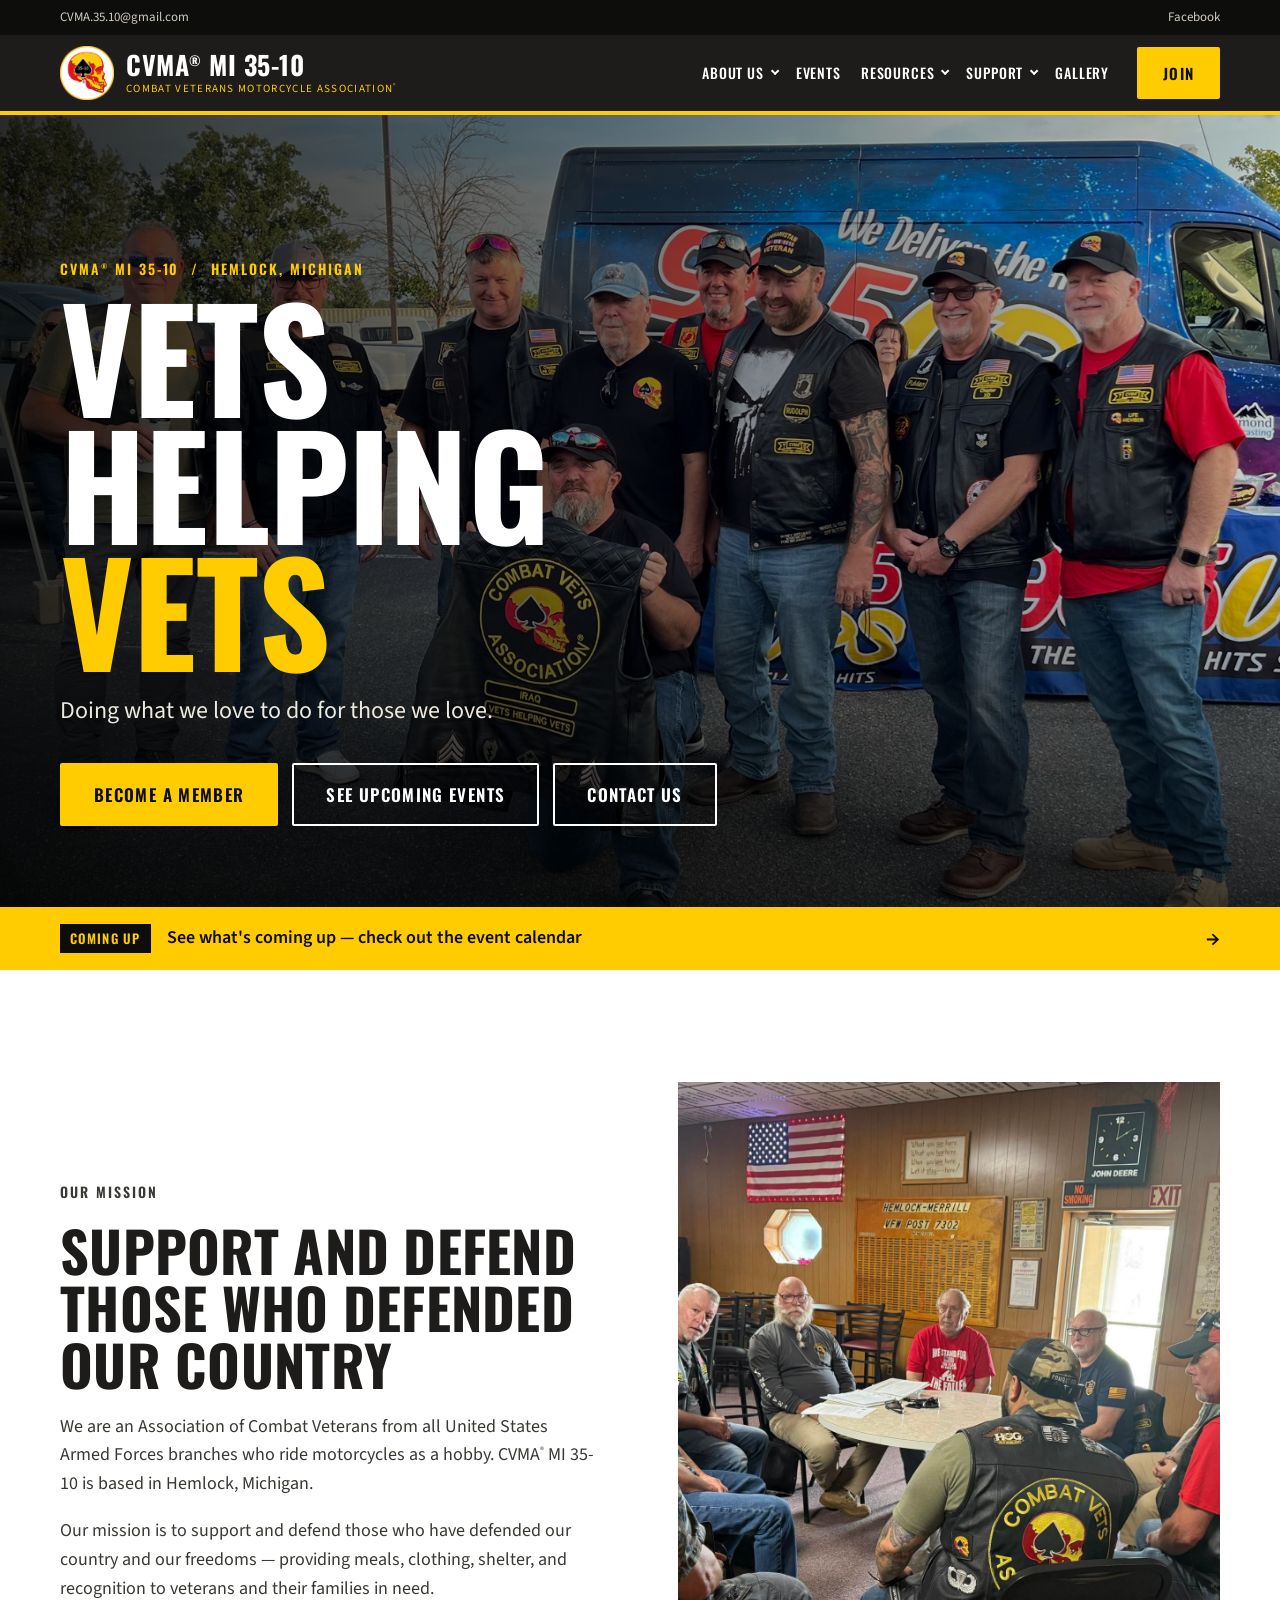
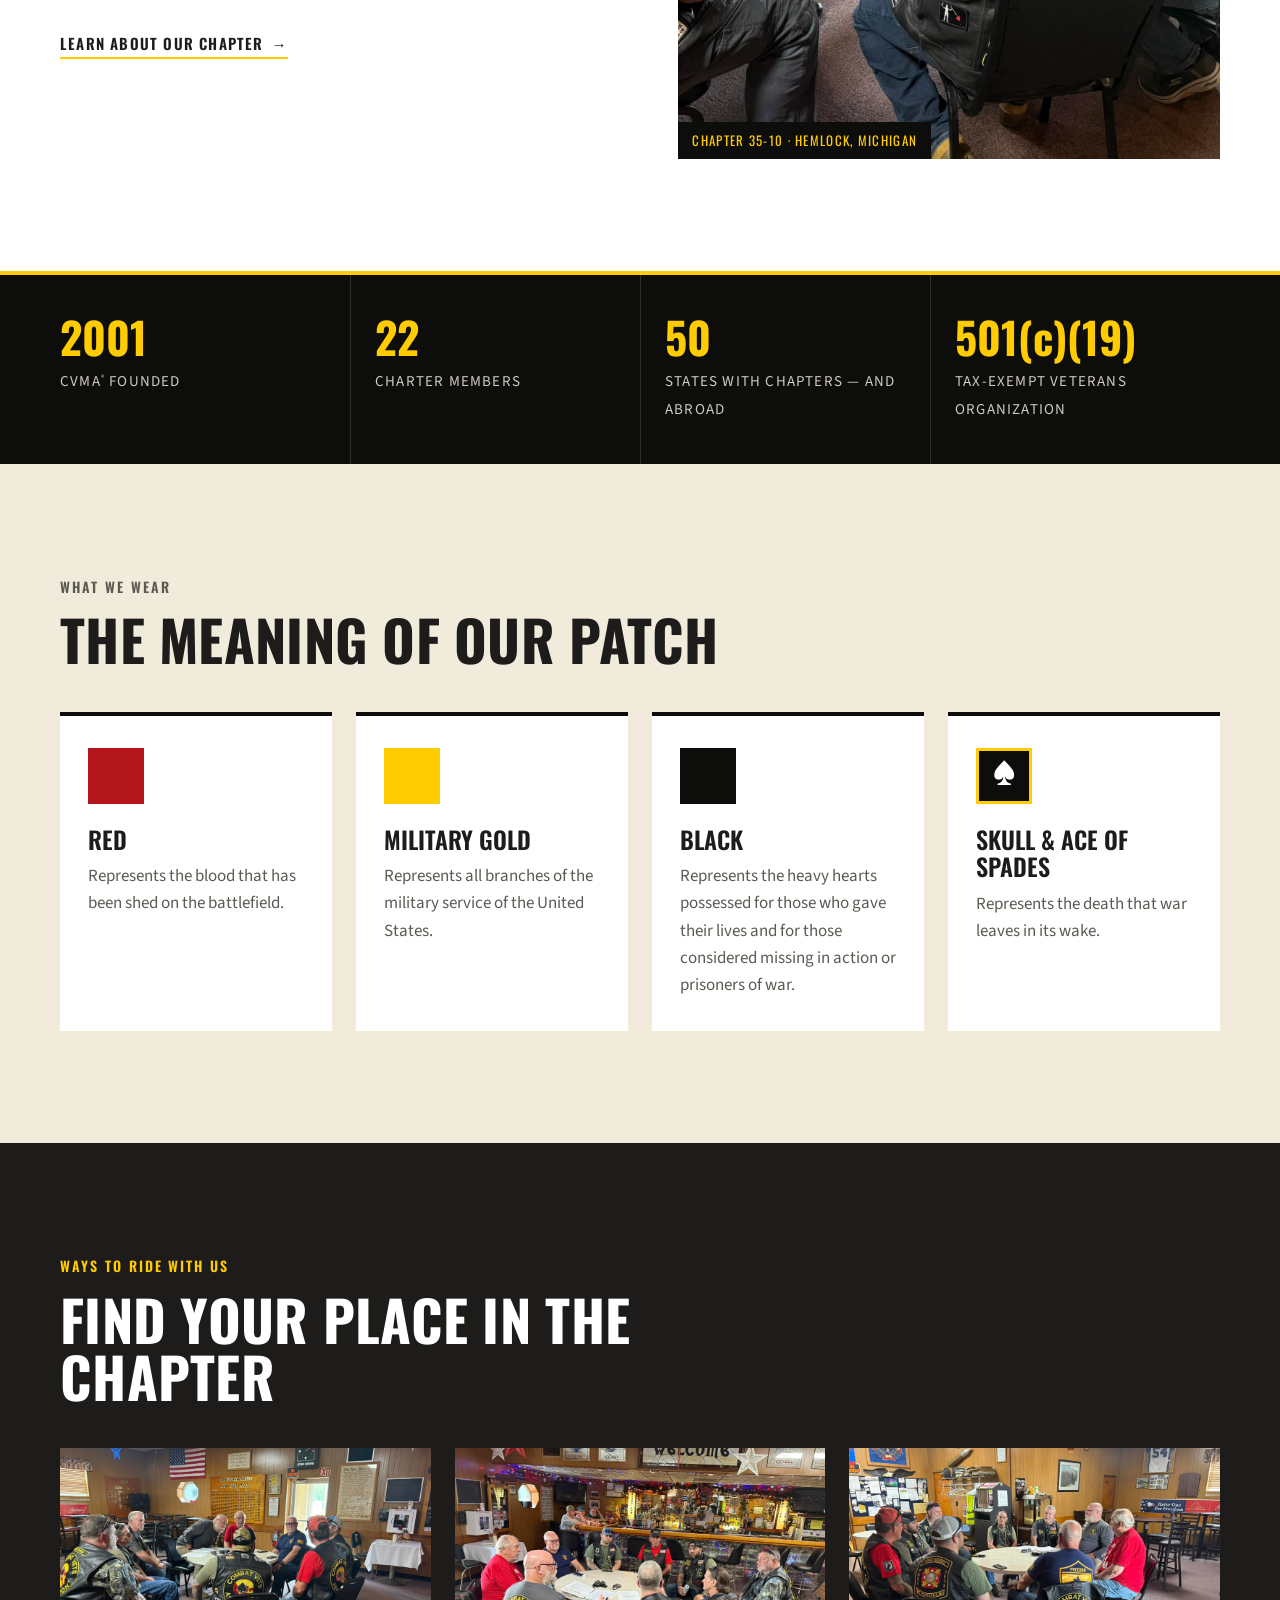
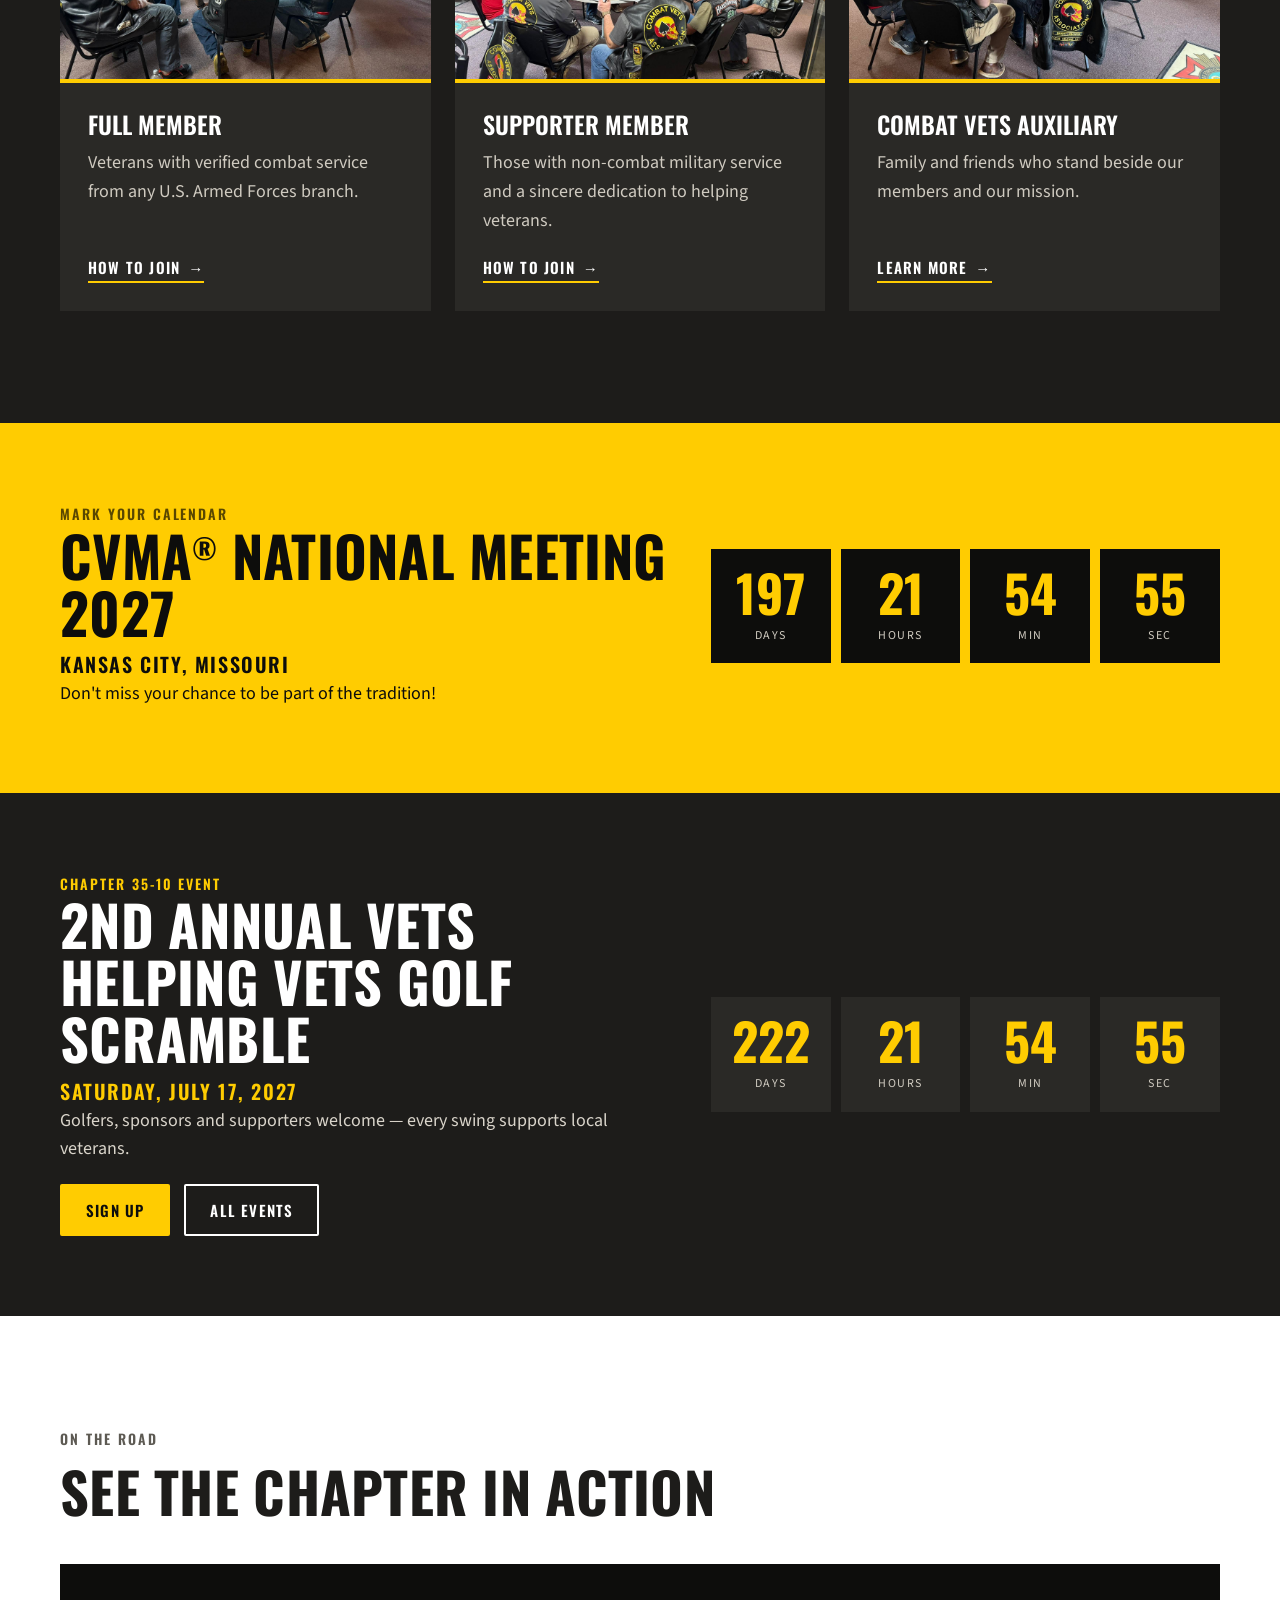
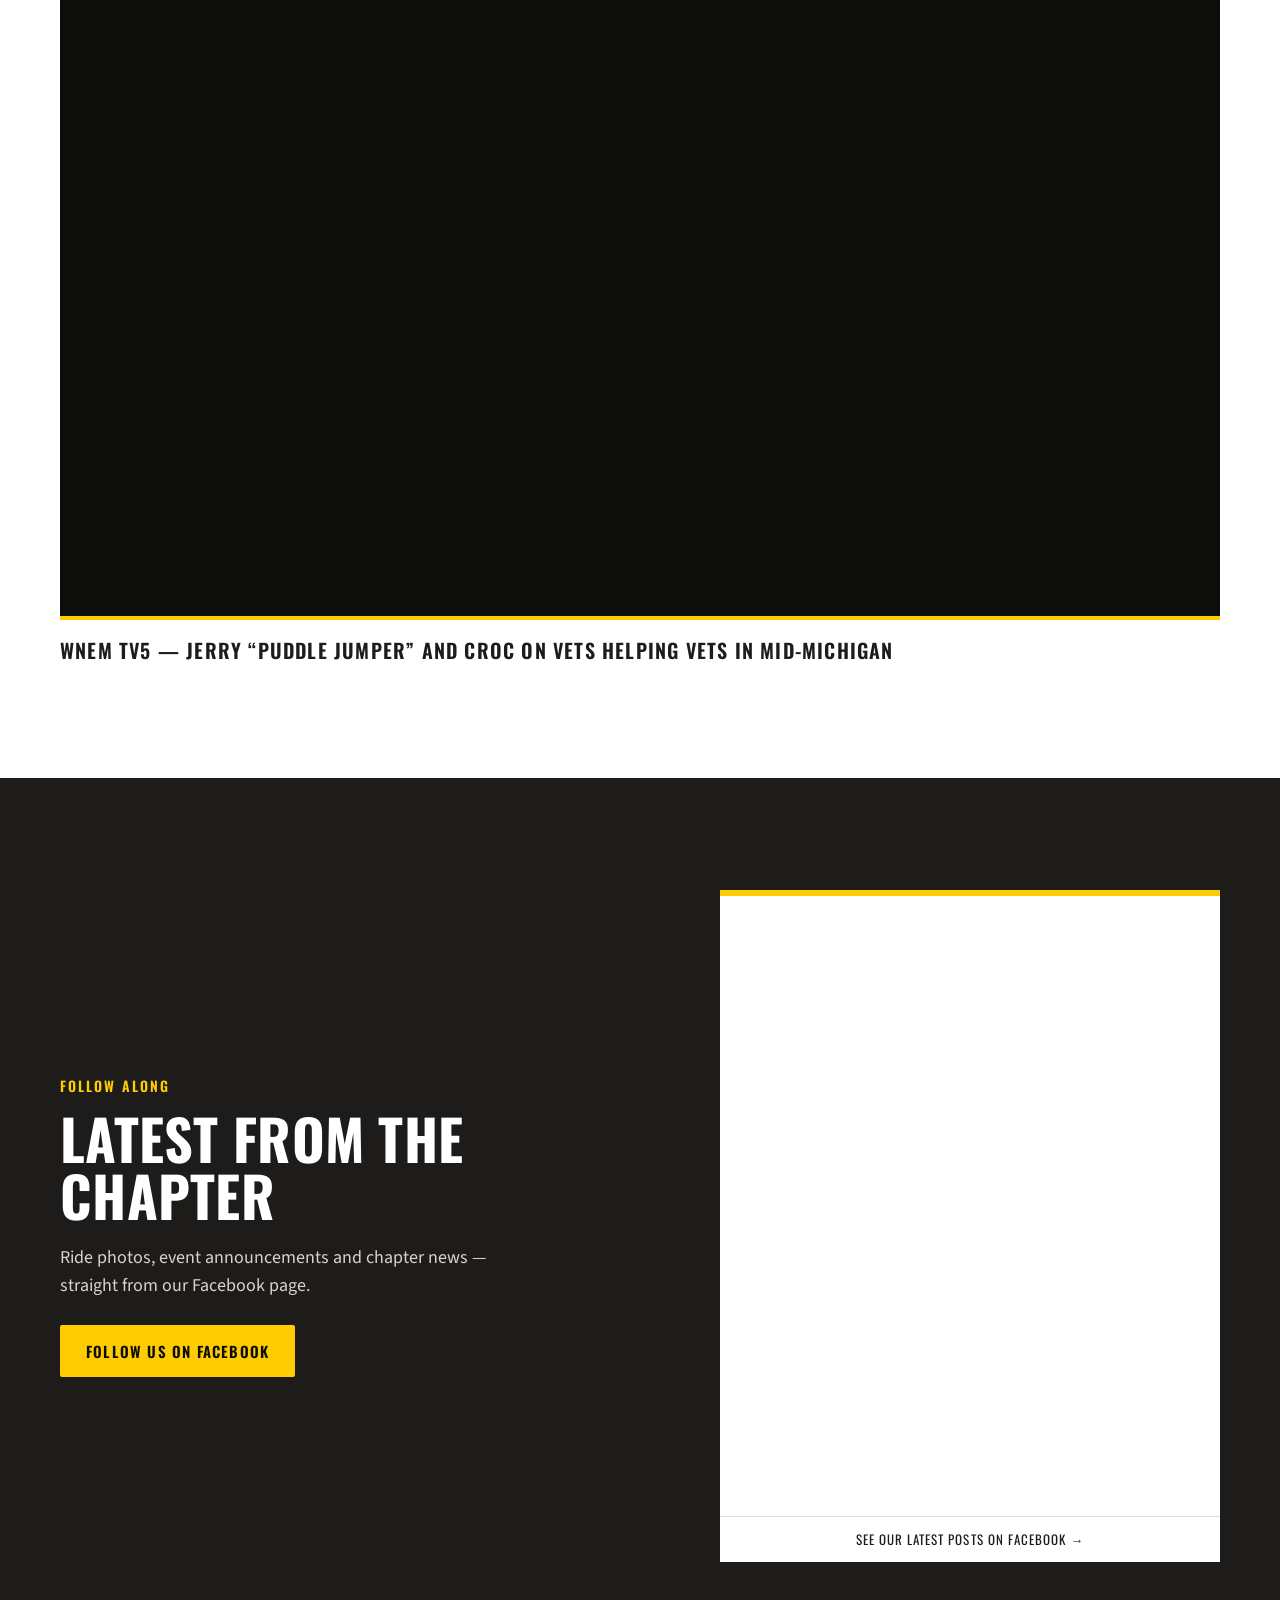
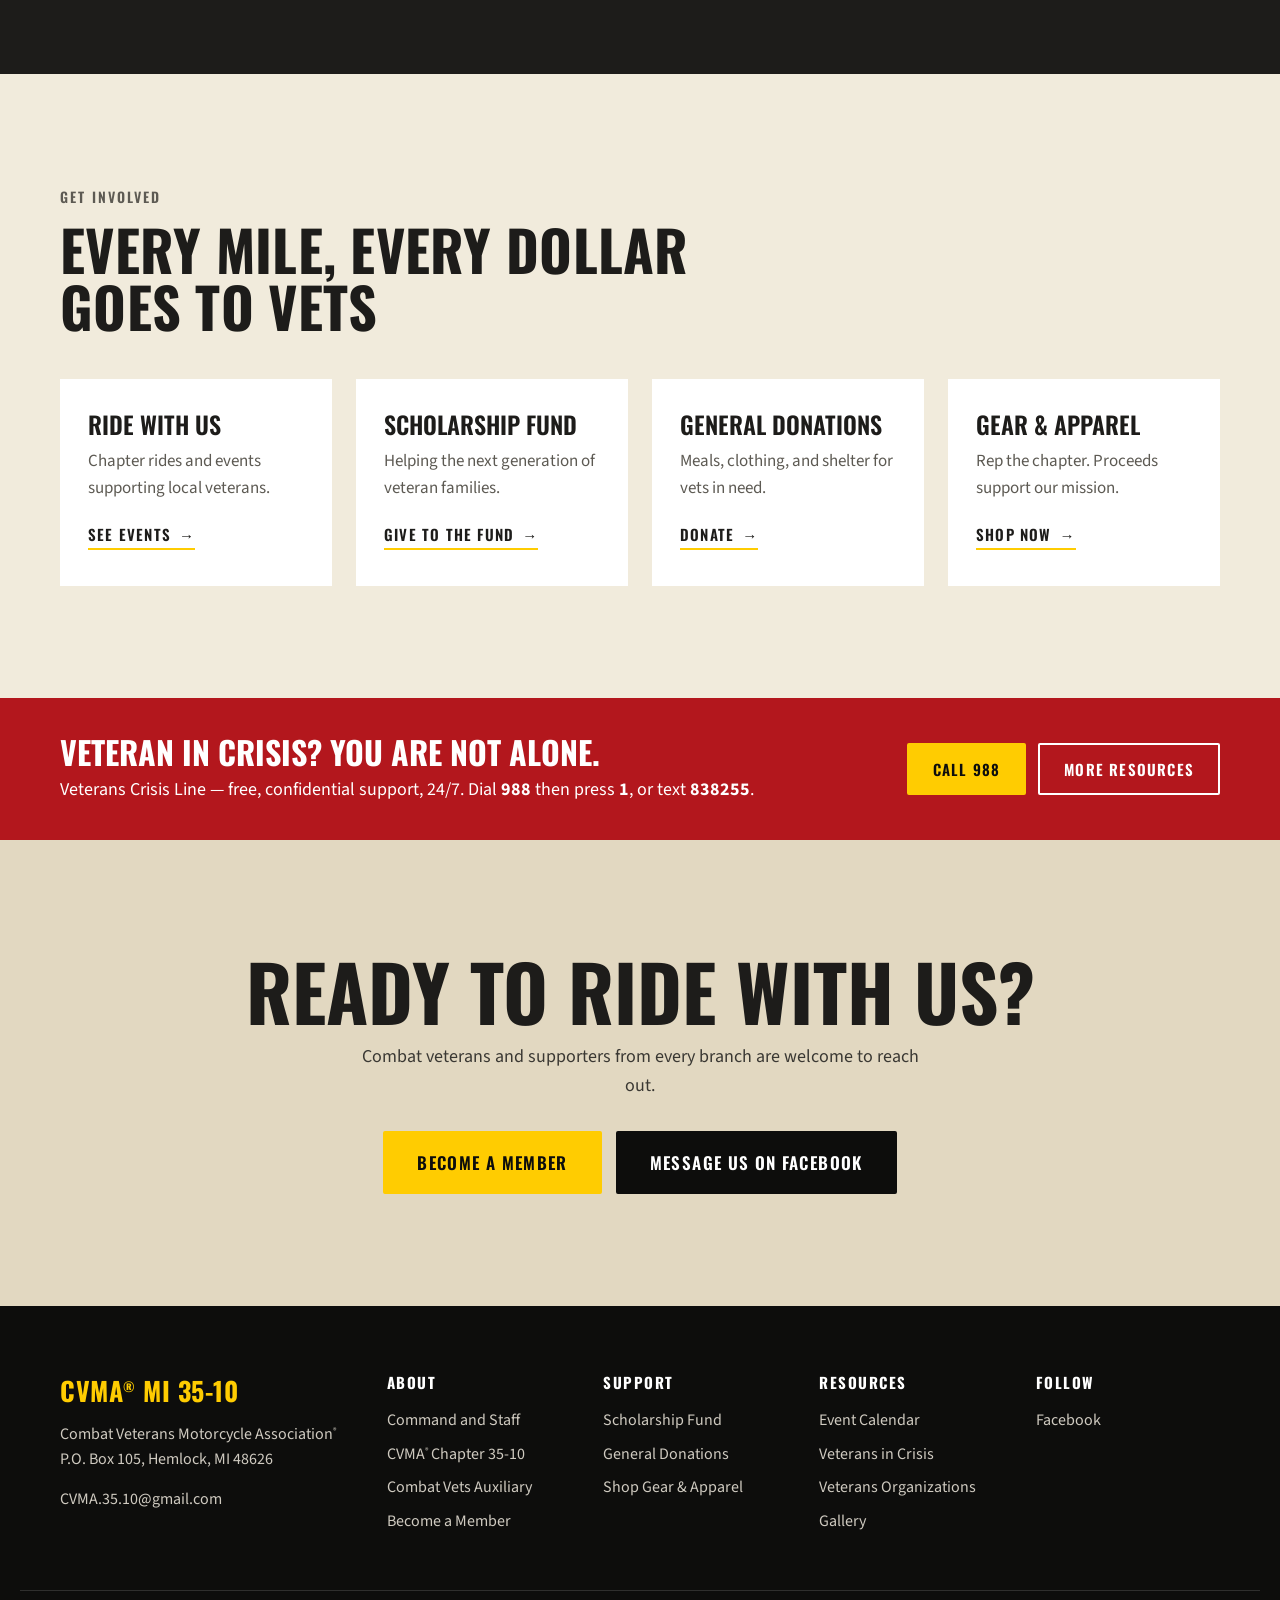
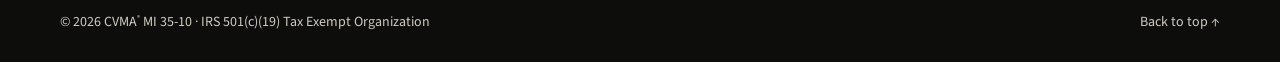
==== commit 9876890c: "Branch cleanup: R fixes, Members out, WNEM embed, hero swap, ODL logo, CONTACT US, HEIC to JPG, Fuma" ====
--- a/index.html
+++ b/index.html
@@ -3,8 +3,8 @@
 <head>
   <meta charset="utf-8">
   <meta name="viewport" content="width=device-width, initial-scale=1">
-  <title>CVMA® MI 35-10 | Combat Veterans Motorcycle Association – Vets Helping Vets</title>
-  <meta name="description" content="Combat Veterans Motorcycle Association Chapter 35-10 — combat veterans from all branches who ride, serving veterans and their families from Hemlock, Michigan.">
+  <title>CVMA® MI 35-10 | Combat Veterans Motorcycle Association® – Vets Helping Vets</title>
+  <meta name="description" content="Combat Veterans Motorcycle Association® Chapter 35-10 — combat veterans from all branches who ride, serving veterans and their families from Hemlock, Michigan.">
   <meta property="og:title" content="CVMA® MI 35-10 — Vets Helping Vets">
   <meta property="og:description" content="Doing what we love to do for those we love.">
   <link rel="icon" href="assets/img/favicon.png">
@@ -21,7 +21,7 @@
     <!-- Hero -->
     <section class="hero">
       <div class="hero__media" aria-hidden="true">
-        <video src="assets/vid/cvma-header.mp4" autoplay muted loop playsinline preload="auto" tabindex="-1"></video>
+        <img src="assets/img/hero-cover.jpg" alt="Members of CVMA® MI Chapter 35-10">
       </div>
       <div class="hero__shade"></div>
       <div class="wrap hero__content">
@@ -31,6 +31,7 @@
         <div class="hero__ctas">
           <a class="btn btn--gold btn--lg" href="become-a-member/">Become a Member</a>
           <a class="btn btn--ghost btn--lg" href="event-calendar/">See Upcoming Events</a>
+          <a class="btn btn--ghost btn--lg" href="mailto:CVMA.35.10@gmail.com">CONTACT US</a>
         </div>
       </div>
     </section>
@@ -55,7 +56,7 @@
           <a class="link-arrow" href="cvma-chapter-35-10/">Learn about our chapter</a>
         </div>
         <figure class="split__media">
-          <img src="assets/img/photos/1.jpg" alt="Members of CVMA Chapter 35-10" loading="lazy" onerror="cvmaPh(this)">
+          <img src="assets/img/photos/1.jpg" alt="Members of CVMA® Chapter 35-10" loading="lazy" onerror="cvmaPh(this)">
           <figcaption>Chapter 35-10 · Hemlock, Michigan</figcaption>
         </figure>
       </div>
@@ -64,7 +65,7 @@
     <!-- Stats band -->
     <section class="stats">
       <div class="wrap stats__grid">
-        <div class="stat"><span class="stat__num">2001</span><span class="stat__label">CVMA founded</span></div>
+        <div class="stat"><span class="stat__num">2001</span><span class="stat__label">CVMA<sup>®</sup> founded</span></div>
         <div class="stat"><span class="stat__num">22</span><span class="stat__label">Charter members</span></div>
         <div class="stat"><span class="stat__num">50</span><span class="stat__label">States with chapters — and abroad</span></div>
         <div class="stat"><span class="stat__num">501(c)(19)</span><span class="stat__label">Tax-exempt veterans organization</span></div>
@@ -187,17 +188,11 @@
           <h2 class="h2">See the chapter in action</h2>
         </div>
         <div class="videos">
-          <figure class="video">
+          <figure class="video video--wide">
             <div class="video__frame">
-              <div class="ph ph--video" role="img" aria-label="Video coming soon"><svg viewBox="0 0 24 24" aria-hidden="true"><circle cx="12" cy="12" r="10" fill="none" stroke="currentColor" stroke-width="1.4"/><path d="M10 8.5v7l6-3.5z" fill="currentColor"/></svg><span>Video coming soon</span></div>
-            </div>
-            <figcaption>Video title TBA</figcaption>
-          </figure>
-          <figure class="video">
-            <div class="video__frame">
-              <div class="ph ph--video" role="img" aria-label="Video coming soon"><svg viewBox="0 0 24 24" aria-hidden="true"><circle cx="12" cy="12" r="10" fill="none" stroke="currentColor" stroke-width="1.4"/><path d="M10 8.5v7l6-3.5z" fill="currentColor"/></svg><span>Video coming soon</span></div>
-            </div>
-            <figcaption>Video title TBA</figcaption>
+              <iframe src="https://www.youtube.com/embed/SYq6IGyCJbg" title="WNEM TV5 segment: Combat Veterans Motorcycle Association®" allow="accelerometer; autoplay; clipboard-write; encrypted-media; gyroscope; picture-in-picture; web-share" referrerpolicy="strict-origin-when-cross-origin" allowfullscreen></iframe>
+            </div>
+            <figcaption>WNEM TV5 — Jerry “Puddle Jumper” and Croc on Vets helping Vets in mid-Michigan</figcaption>
           </figure>
         </div>
       </div>
--- a/css/styles.css
+++ b/css/styles.css
@@ -294,6 +294,10 @@
 .video { margin: 0; }
 .video__frame { position: relative; aspect-ratio: 16 / 9; background: var(--black); }
 .video__frame iframe { position: absolute; inset: 0; width: 100%; height: 100%; border: 0; }
+
+.video--wide {
+  grid-column: 1 / -1;
+}
 .video figcaption { font-family: var(--font-head); text-transform: uppercase; letter-spacing: .06em; font-weight: 600; font-size: 20px; padding: 14px 0 0; border-top: 4px solid var(--gold); margin-top: 0; }
 
 /* Crisis */
@@ -581,6 +585,14 @@
   .fb-feed { margin: 0 auto; }
 }
 .hero__media video { position: absolute; inset: 0; width: 100%; height: 100%; object-fit: cover; }
+
+.hero__media img {
+  position: absolute;
+  inset: 0;
+  width: 100%;
+  height: 100%;
+  object-fit: cover;
+}
 /* Second countdown band (dark), e.g. chapter events under the National Meeting */
 .countdown--dark { background: var(--ink); color: #fff; border-top: 4px solid var(--gold); }
 .countdown--dark .eyebrow { color: var(--gold); }
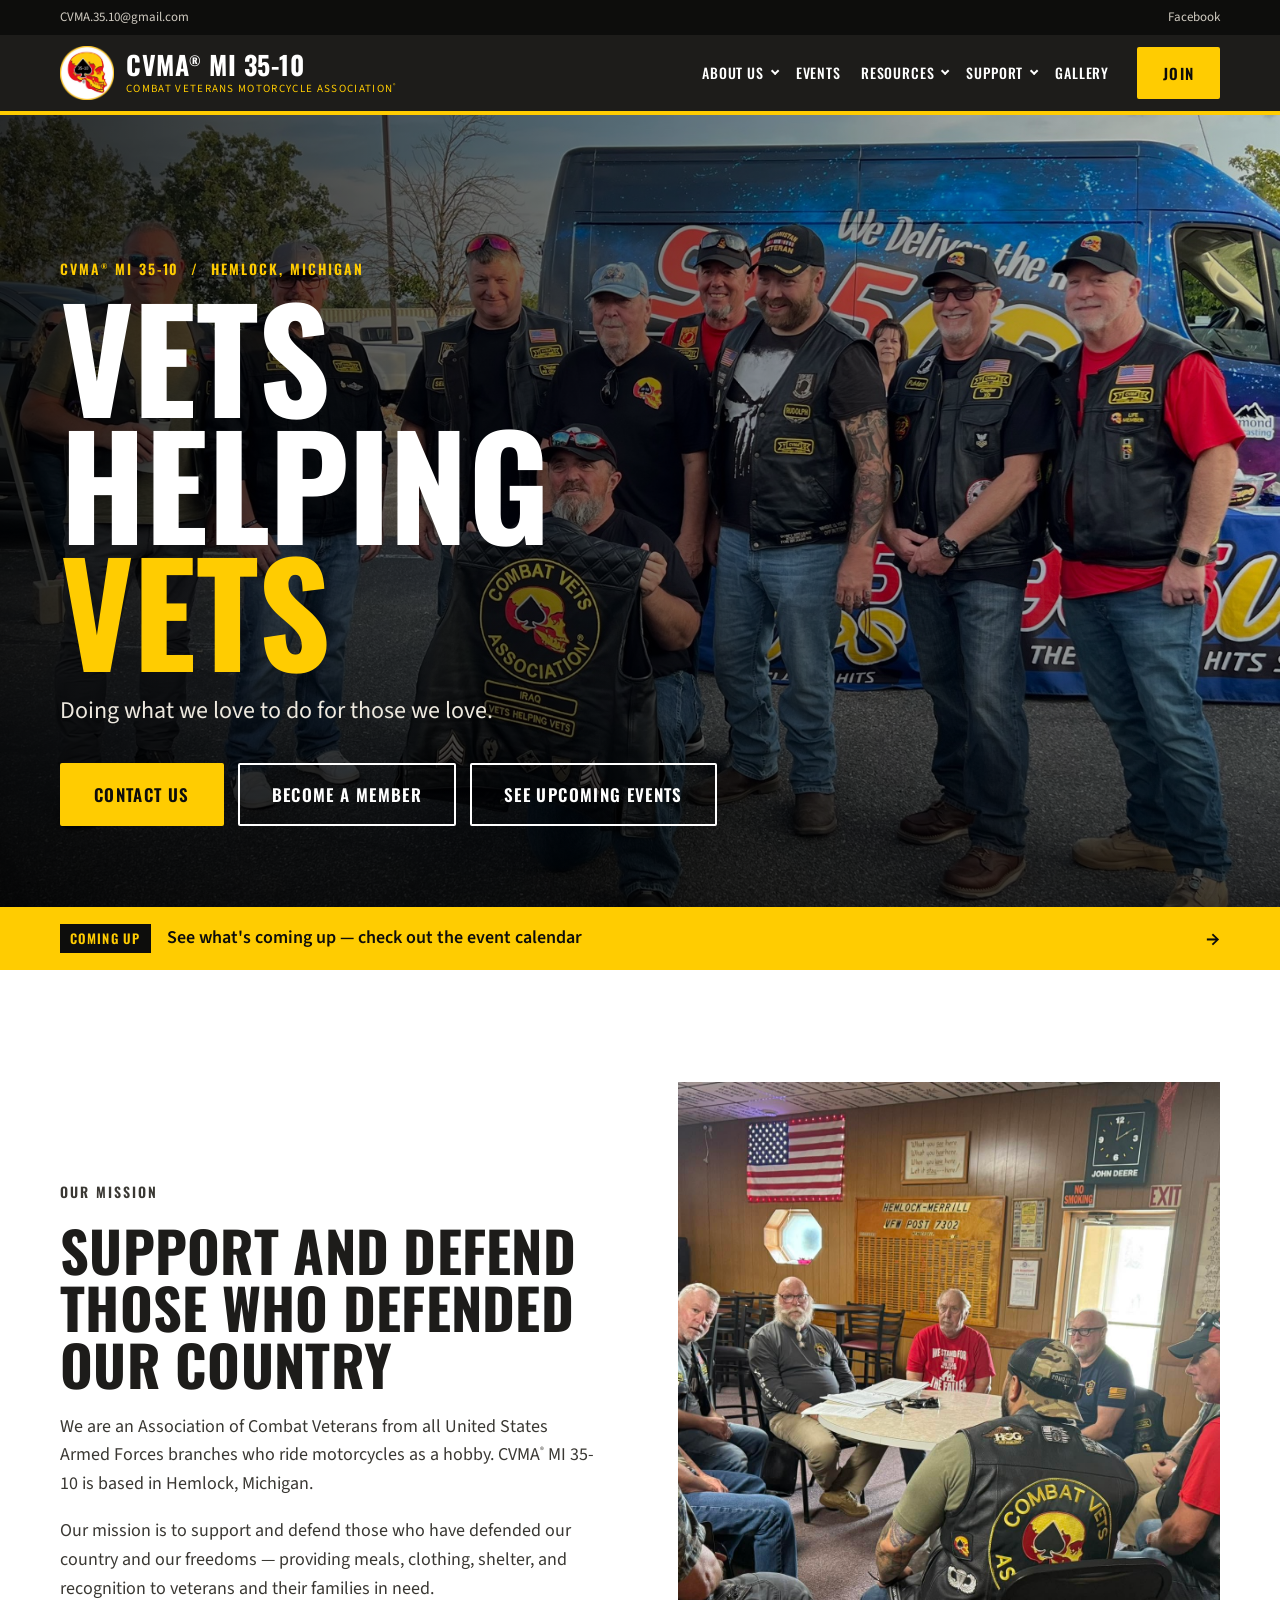
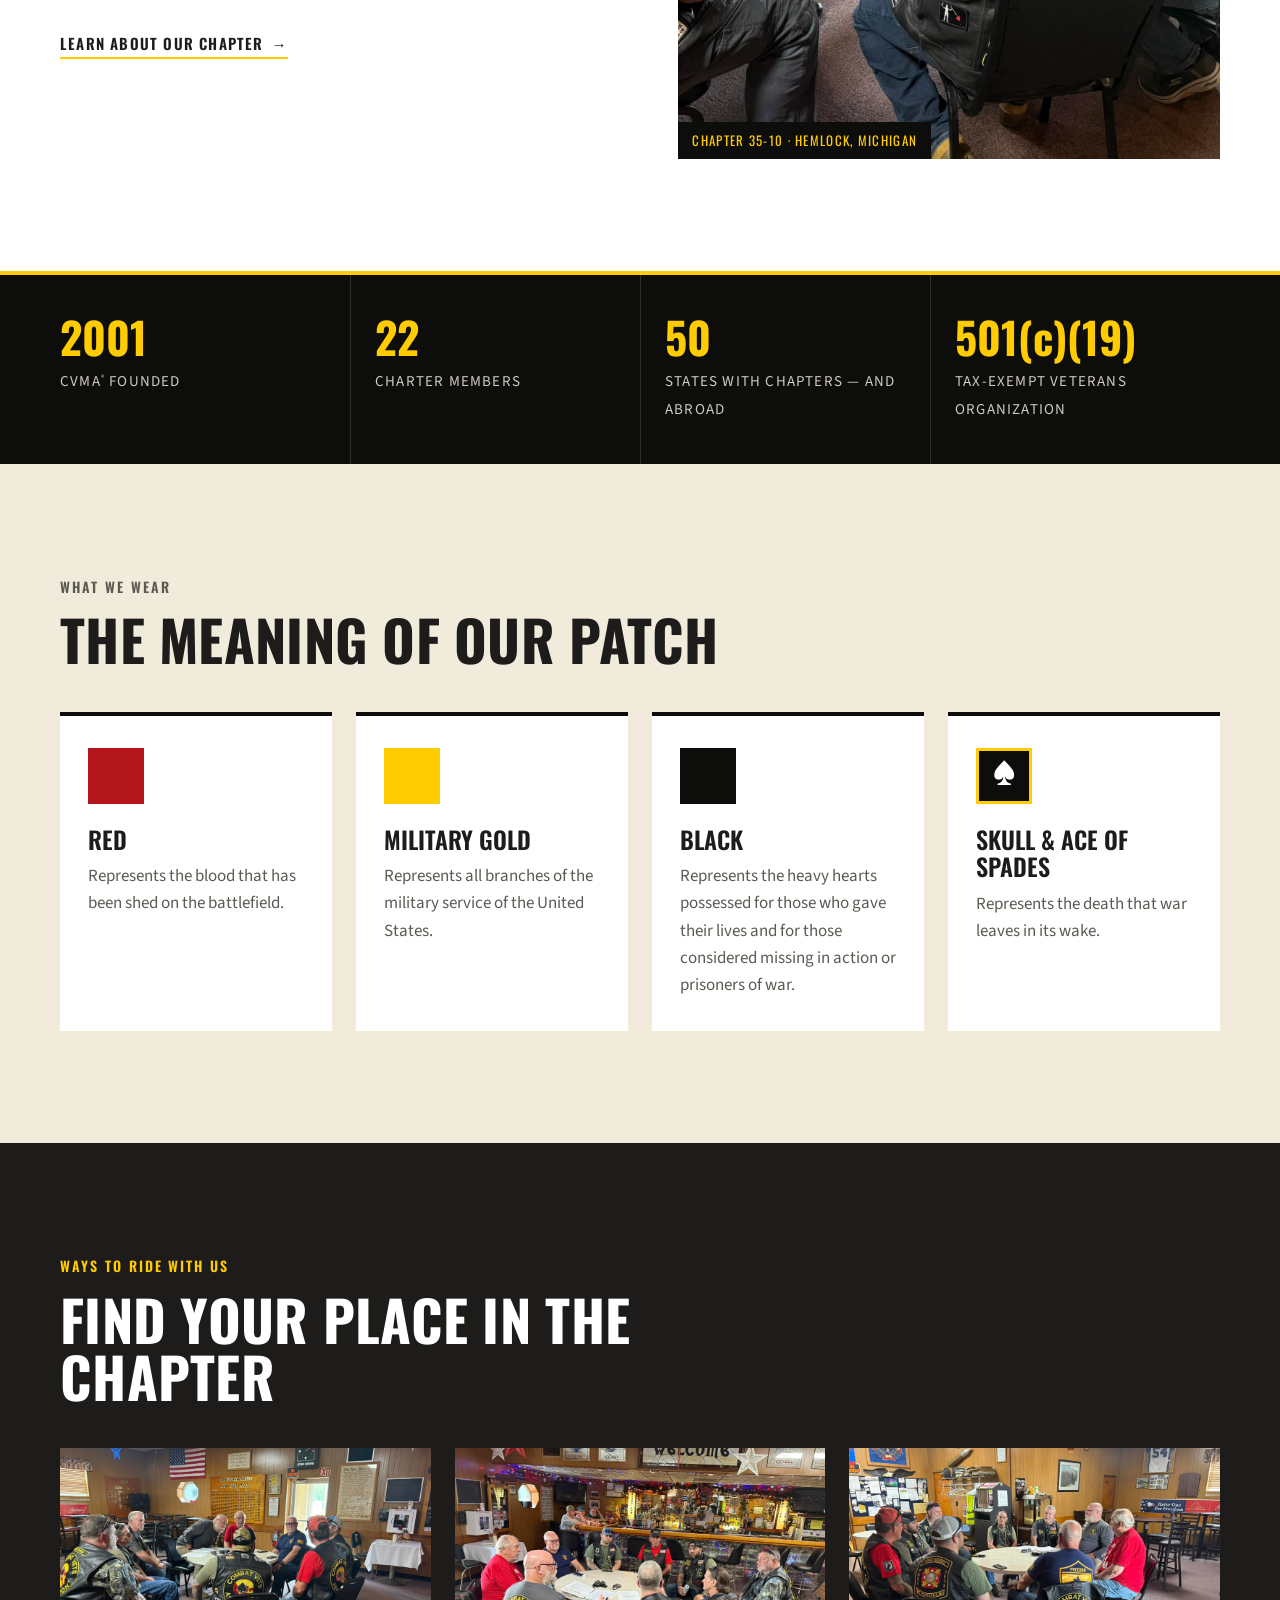
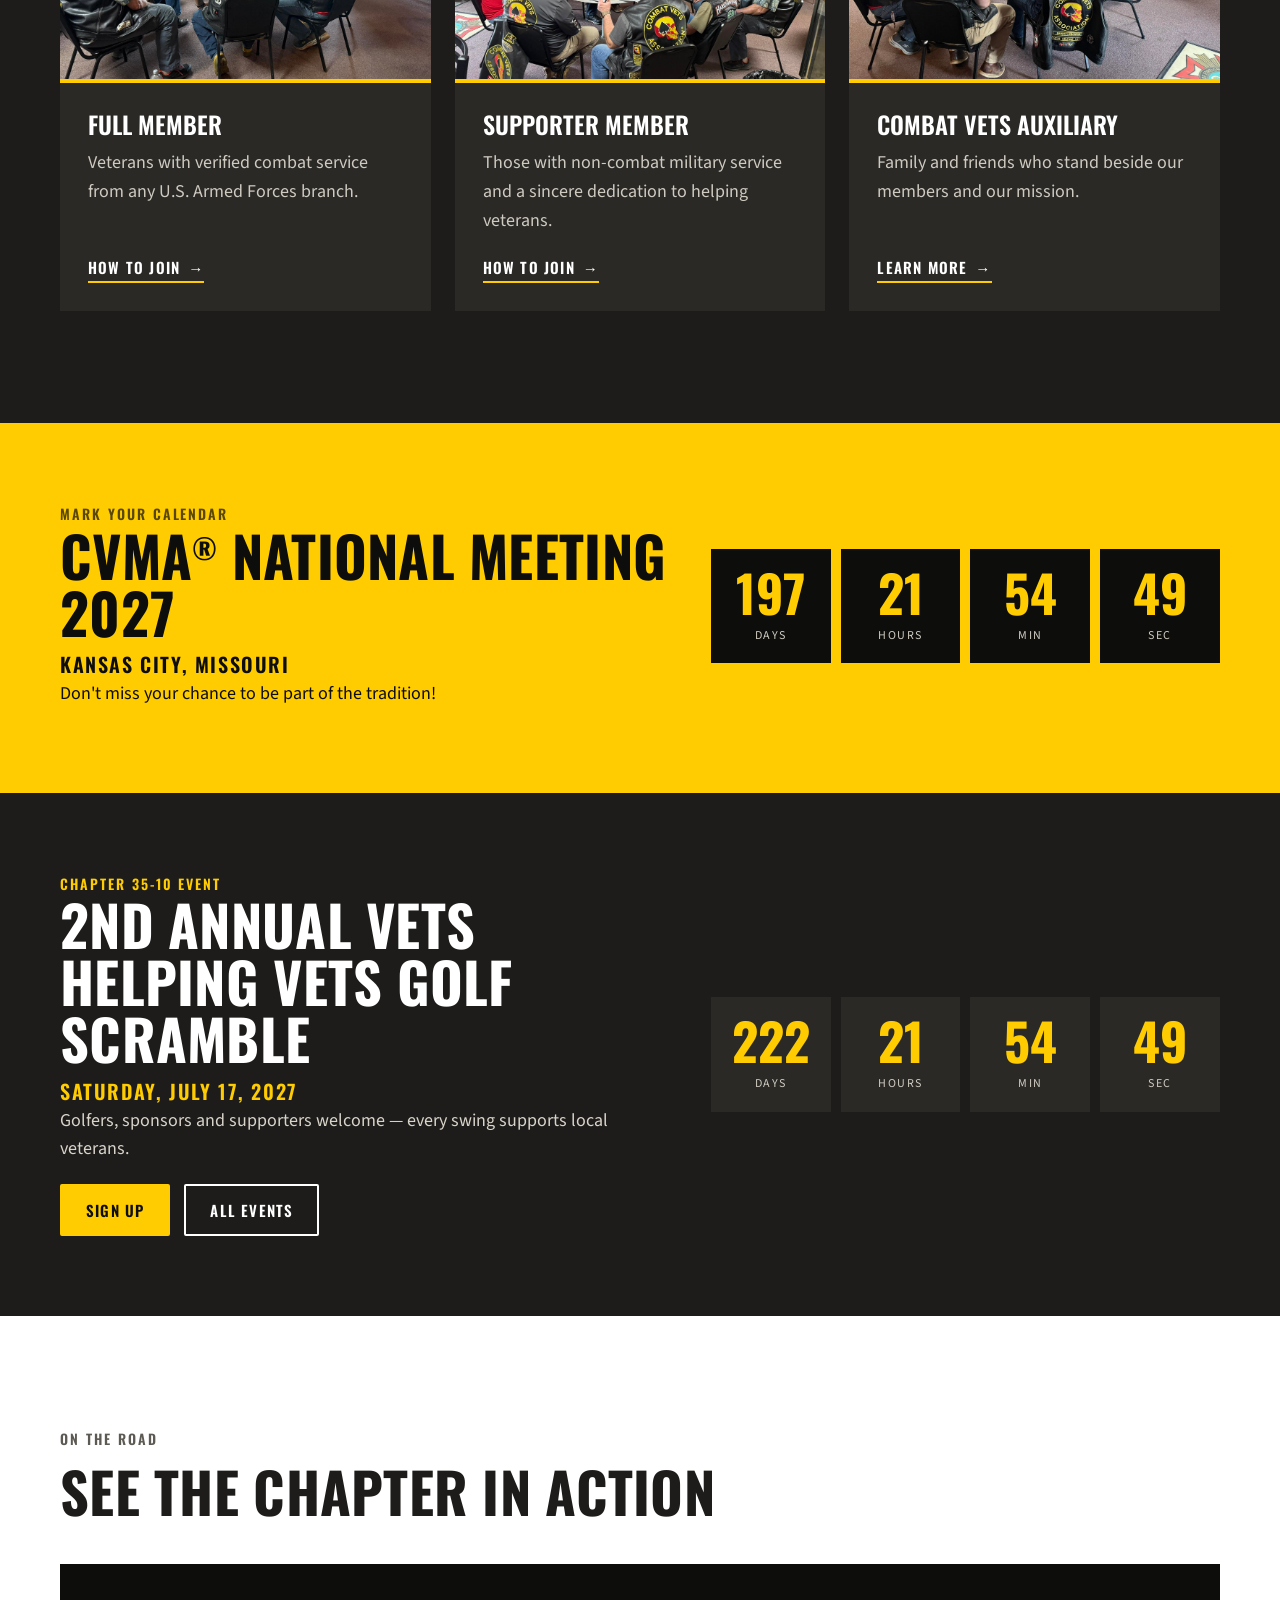
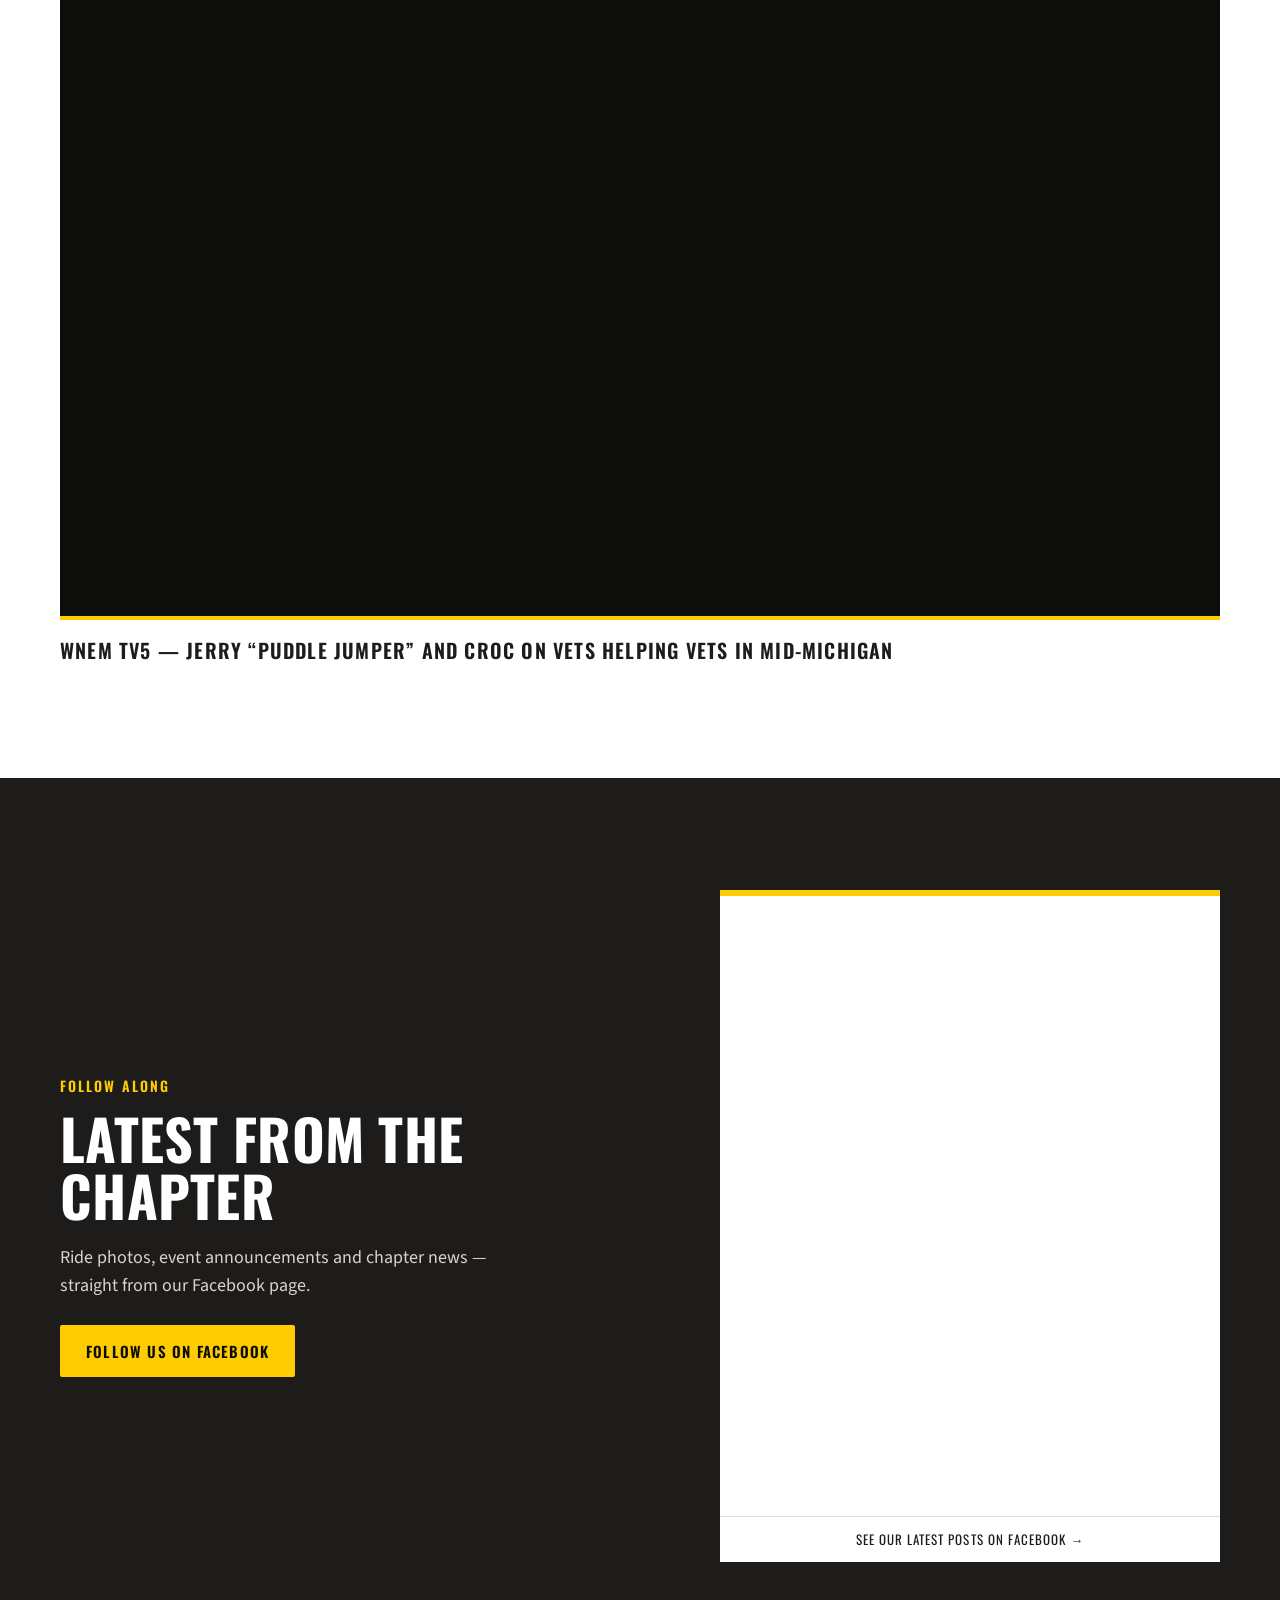
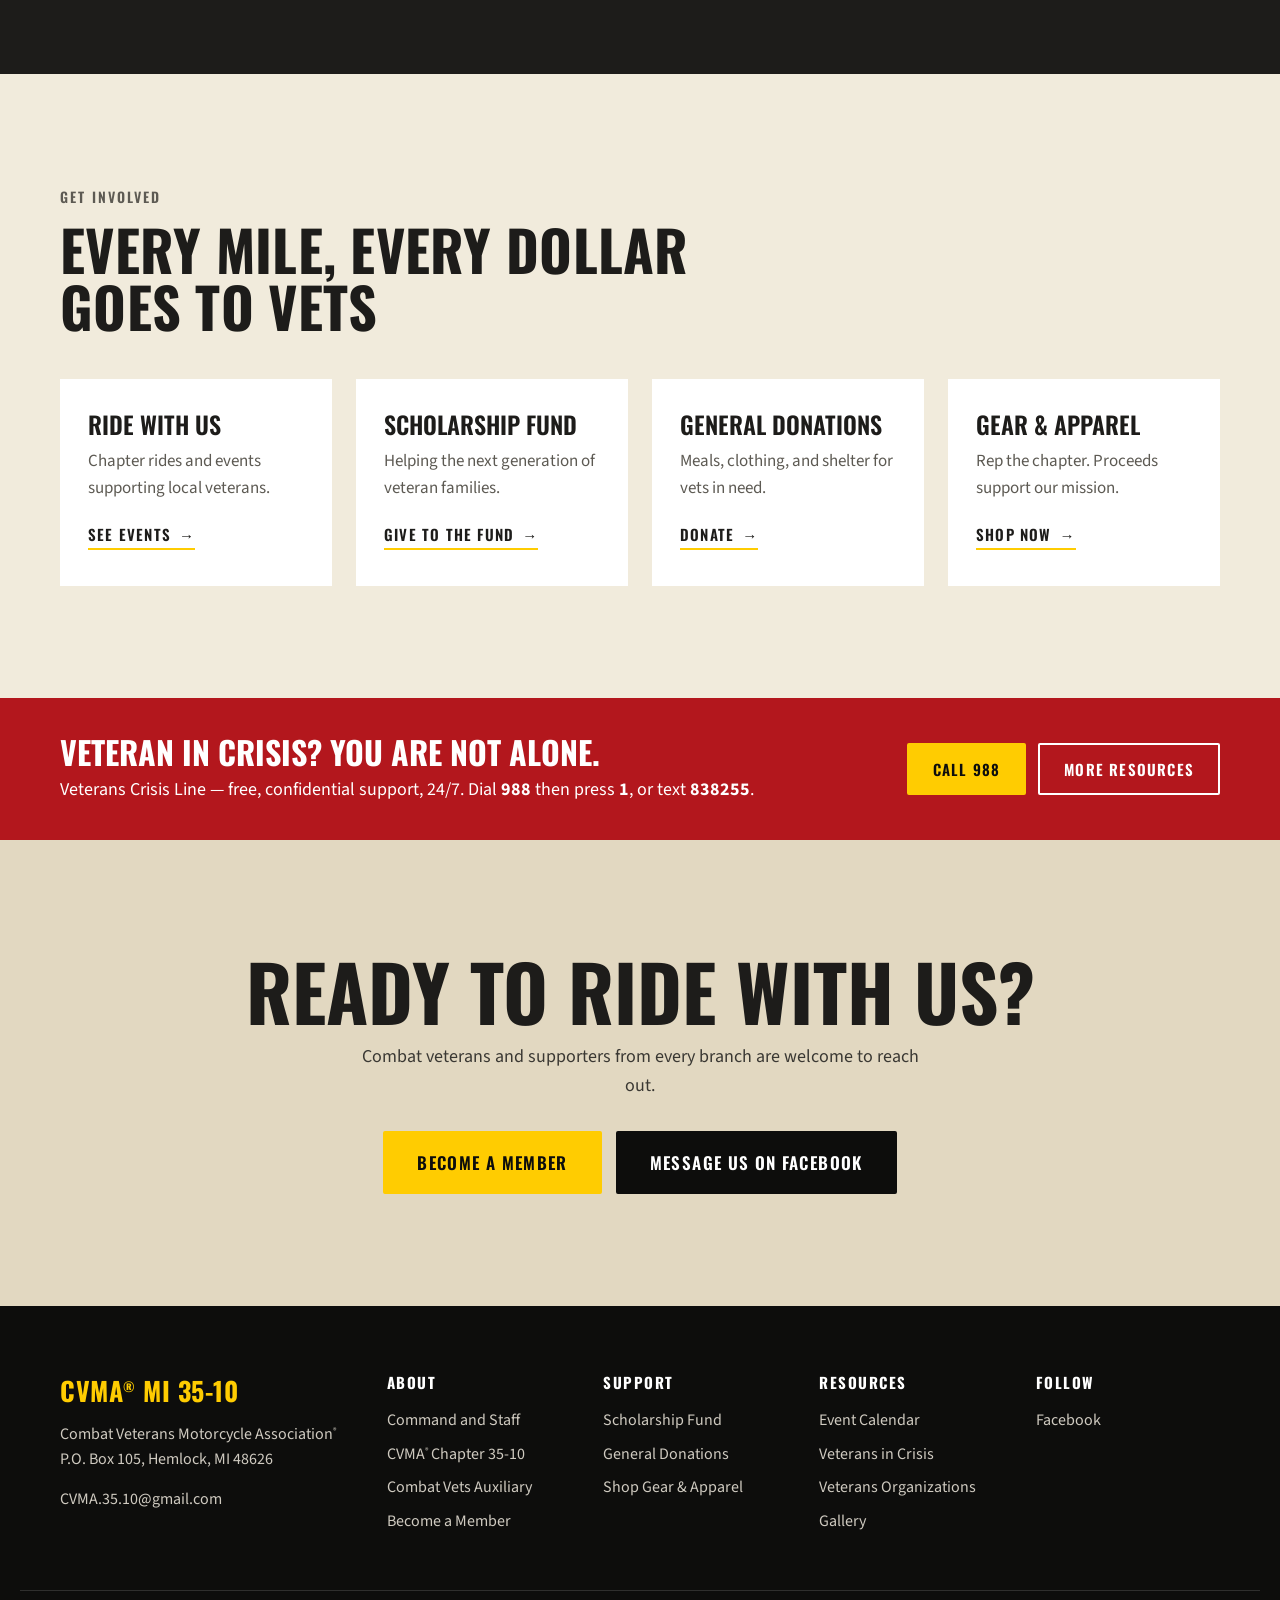
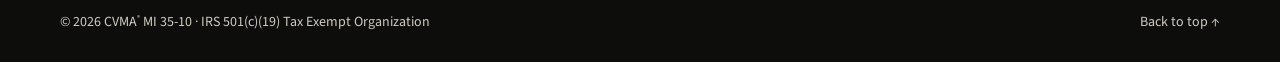
==== commit 84ccc88c: "Hero: CONTACT US first (gold) — mission-first ordering; Become a Member and See Upcoming Events foll" ====
--- a/index.html
+++ b/index.html
@@ -29,9 +29,9 @@
         <h1 class="hero__title">Vets<br>Helping<br><span>Vets</span></h1>
         <p class="hero__lead">Doing what we love to do for those we love.</p>
         <div class="hero__ctas">
-          <a class="btn btn--gold btn--lg" href="become-a-member/">Become a Member</a>
+          <a class="btn btn--gold btn--lg" href="mailto:CVMA.35.10@gmail.com">CONTACT US</a>
+          <a class="btn btn--ghost btn--lg" href="become-a-member/">Become a Member</a>
           <a class="btn btn--ghost btn--lg" href="event-calendar/">See Upcoming Events</a>
-          <a class="btn btn--ghost btn--lg" href="mailto:CVMA.35.10@gmail.com">CONTACT US</a>
         </div>
       </div>
     </section>
